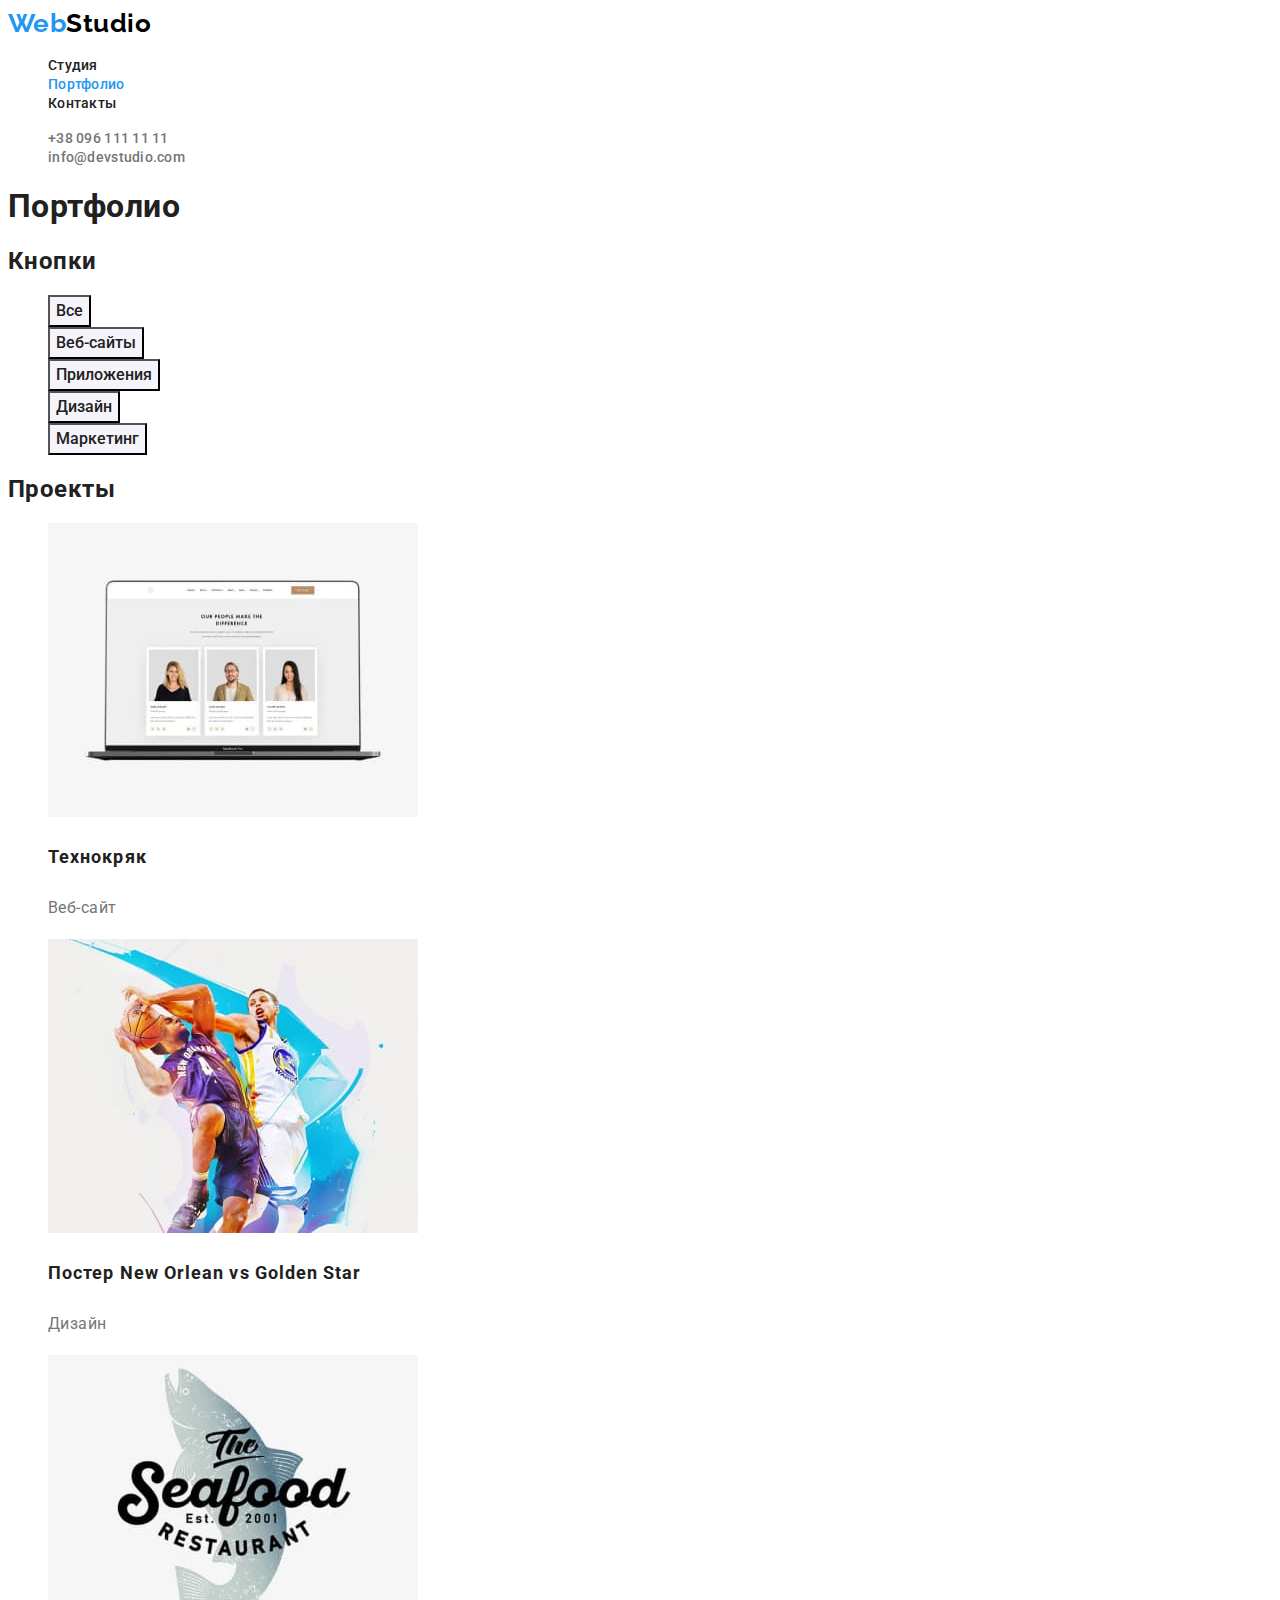
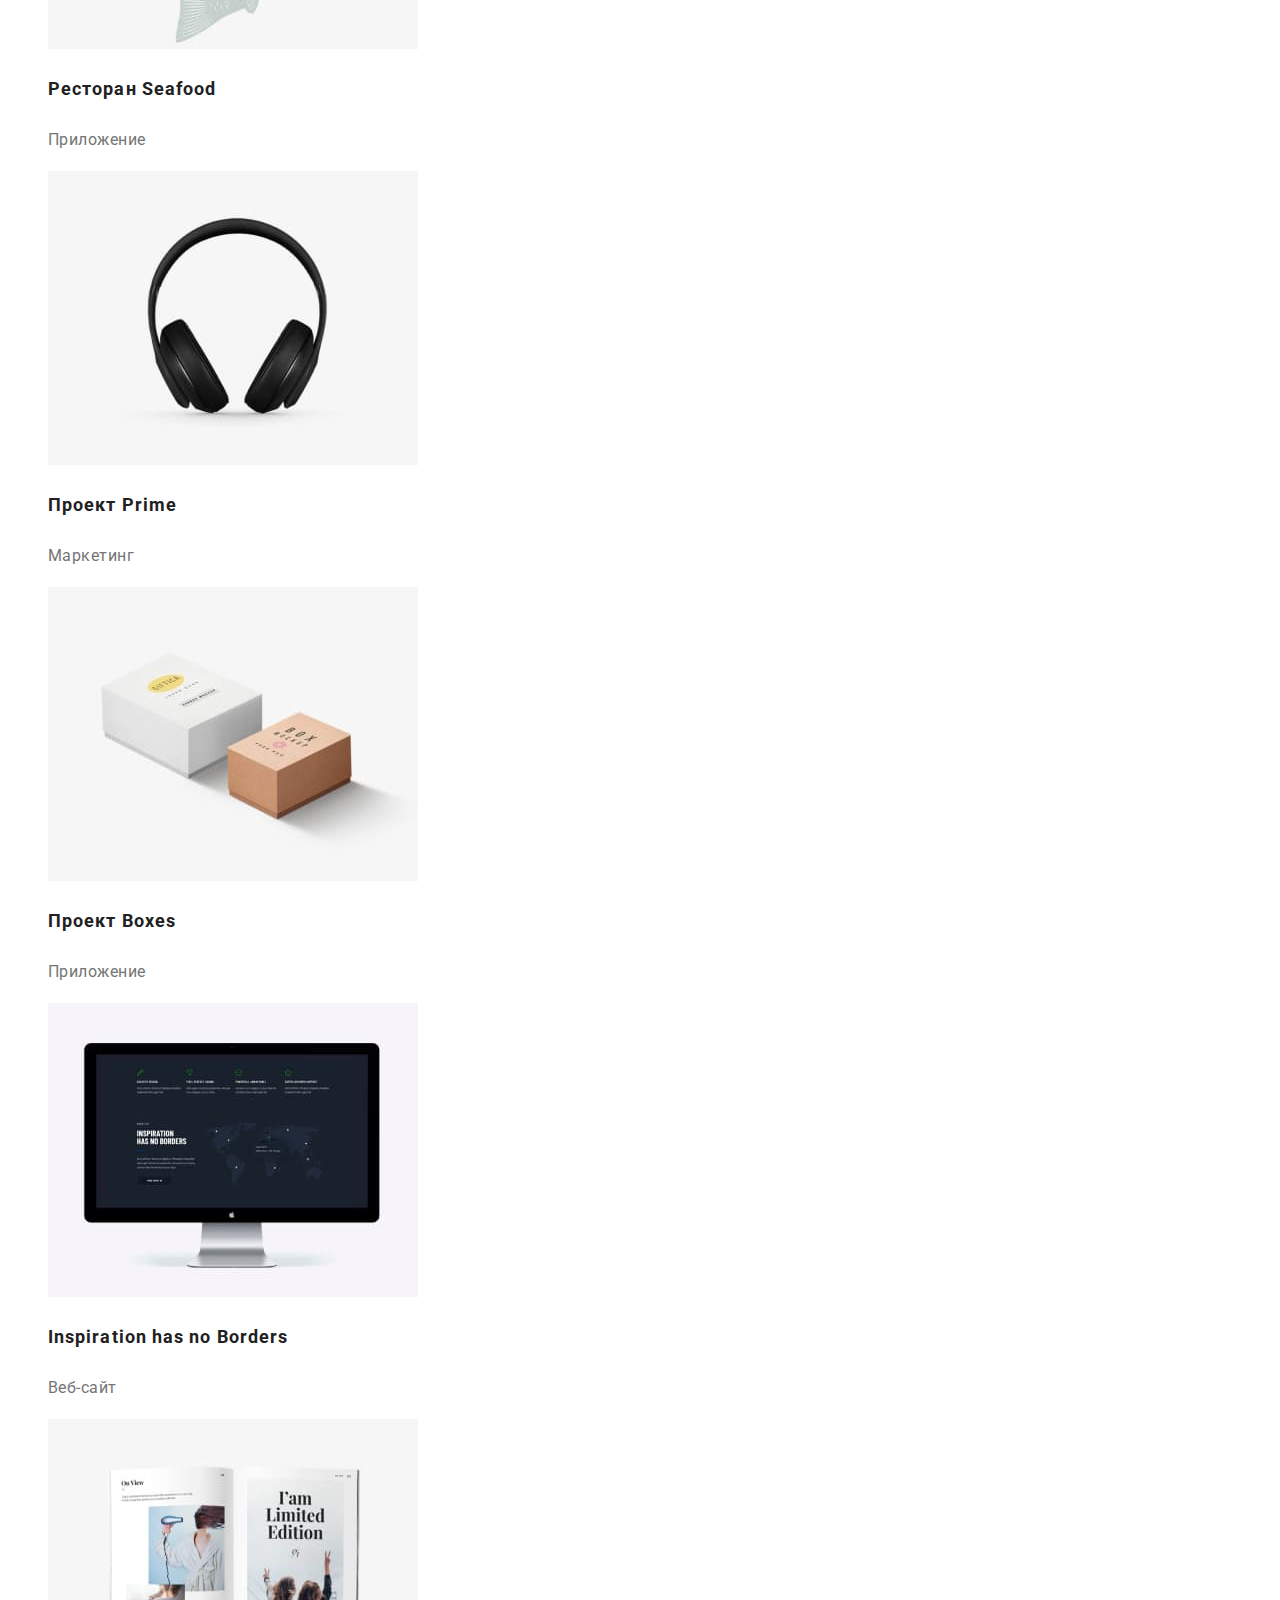
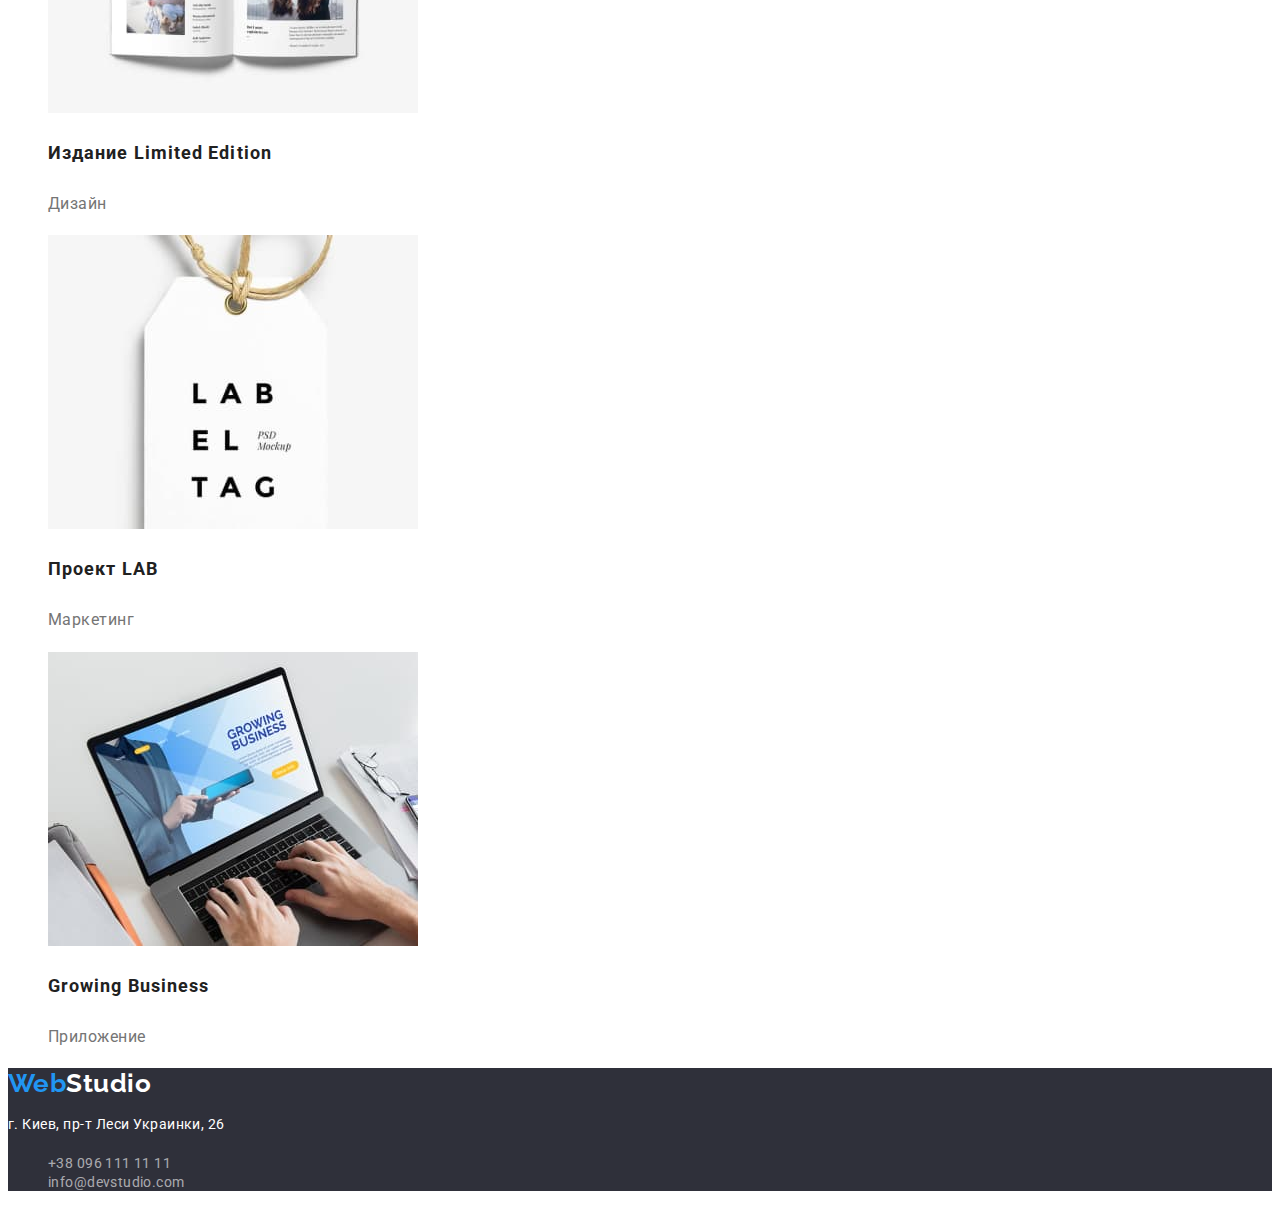
==== portfolio.html @ bbfd1c27 "Initial commit" ====
<!DOCTYPE html>
<html lang="ru">
<head>
    <meta charset="UTF-8">
    <meta http-equiv="X-UA-Compatible" content="IE=edge">
    <meta name="viewport" content="width=device-width, initial-scale=1.0">
    <title>Portfolio</title>
    <link href="https://fonts.googleapis.com/css2?family=Raleway:wght@700&family=Roboto:wght@400;500;700;900&display=swap"
        rel="stylesheet">
    <link rel="stylesheet" href="./css/styles.css">
</head>
<body>
    <!-- Section Header -->
    <header class="header">
        <a class="logo" href="./index.html" lang="en">Web<span class="logo-color">Studio</span></a>
        <!-- Section Nav -->
        <nav class="nav">
            <ul class="nav-list nopoint">
                <li class="nav-item"><a class="nav-link" href="./index.html">Студия</a></li>
                <li class="nav-item"><a class="nav-link current" href="./portfolio.html">Портфолио</a></li>
                <li class="nav-item"><a class="nav-link" href="./index.html">Контакты</a></li>
            </ul>
        </nav>
    
        <ul class="contact-list nopoint">
            <li class="contact-item"><a class="contact-link" href="tel:+380961111111">+38 096 111 11 11</a></li>
            <li class="contact-item"><a class="contact-link" href="mailto:info@devstudio.com">info@devstudio.com</a></li>
        </ul>
    </header>
    <!-- Section Main -->
    <main>
        <h1>Портфолио</h1>
        <!-- Section Button -->
        <section class="btn-filter">
            <h2>Кнопки</h2> 
            <ul class="btn-filer-list nopoint">
                <li class="btn-filter-item"><button class="btn-filter-button" type="button">Все</button></li>
                <li class="btn-filter-item"><button class="btn-filter-button" type="button">Веб-сайты</button></li>
                <li class="btn-filter-item"><button class="btn-filter-button" type="button">Приложения</button></li>
                <li class="btn-filter-item"><button class="btn-filter-button" type="button">Дизайн</button></li>
                <li class="btn-filter-item"><button class="btn-filter-button" type="button">Маркетинг</button></li>
            </ul>
        </section>
        <!-- Section Project -->
        <section class="project">
            <h2>Проекты</h2>
            <ul class="project-list nopoint">
                <li class="project-item">
                    <img class="project-img" src="./images/tehnokrak.jpg" alt="screen with people" width="370" height="294">
                    <h3 class="project-subtitle">Технокряк</h3>
                    <p class="project-desc">Веб-сайт</p>
                </li>
                <li class="project-item">
                    <img class="project-img" src="./images/busckets.jpg" alt="men playing basketball" width="370" height="294">
                    <h3 class="project-subtitle">Постер New Orlean vs Golden Star</h3>
                    <p class="project-desc">Дизайн</p>
                </li>
                <li class="project-item">
                    <img class="project-img" src="./images/seafood.jpg" alt="restaurant logo" width="370" height="294">
                    <h3 class="project-subtitle">Ресторан Seafood</h3>
                    <p class="project-desc">Приложение</p>
                </li>
                <li class="project-item">
                    <img class="project-img" src="./images/prime.jpg" alt="earphones" width="370" height="294">
                    <h3 class="project-subtitle">Проект Prime</h3>
                    <p class="project-desc">Маркетинг</p>
                </li>
                <li class="project-item">
                    <img class="project-img" src="./images/boxes.jpg" alt="boxes" width="370" height="294">
                    <h3 class="project-subtitle">Проект Boxes</h3>
                    <p class="project-desc">Приложение</p>
                </li>
                <li class="project-item">
                    <img class="project-img" src="./images/inspiration.jpg" alt="screen with text" width="370" height="294">
                    <h3 class="project-subtitle">Inspiration has no Borders</h3>
                    <p class="project-desc">Веб-сайт</p>
                </li>
                <li class="project-item">
                    <img class="project-img" src="./images/limited_edition.jpg" alt="magazine" width="370" height="294">
                    <h3 class="project-subtitle">Издание Limited Edition</h3>
                    <p class="project-desc">Дизайн</p>
                </li>
                <li class="project-item">
                    <img class="project-img" src="./images/lab.jpg" alt="tag with letters" width="370" height="294">
                    <h3 class="project-subtitle">Проект LAB</h3>
                    <p class="project-desc">Маркетинг</p>
                </li>
                <li class="project-item">
                    <img class="project-img" src="./images/growing_business.jpg" alt="laptop and hands" width="370" height="294">
                    <h3 class="project-subtitle">Growing Business</h3>
                    <p class="project-desc">Приложение</p>
                </li>
            </ul>
        </section>
    </main>
    <!-- Section Footer -->
    <footer class="footer">
        <a class="logo" href="./index.html" lang="en">Web<span class="logo-color">Studio</span></a>
        <!-- Section Address -->
        <address class="address">
            <p>г. Киев, пр-т Леси Украинки, 26</p>
        </address>
        <ul class="contact-list nopoint">
            <li class="contact-item"><a class="contact-link" href="tel:+380961111111">+38 096 111 11 11</a></li>
            <li class="contact-item"><a class="contact-link" href="mailto:info@devstudio.com">info@devstudio.com</a></li>
        </ul>
    </footer>
</body>
</html>
---- css/styles.css ----
/* CSS-змінні */
:root{
    --title-color:#FFFFFF;
    --subtitles-color:#212121;
    --paragraphs-color:#757575;
    --backgroundbutton-color: #2196F3;
    --backgroundhf-color:#2F303A;
    --backgroundbody-color:#FFFFFF;
    --backgroundphoto-color:#F5F4FA;
}

/* Body */
body {
    background-color: var(--backgroundbody-color);
    color: var(--subtitles-color);

    font-family: Roboto, sans-serif;
    letter-spacing: 0.03em;
}

.nopoint {
    list-style: none;
}

/* Фон herro та footer*/
.herro, 
.footer {
    background-color: var(--backgroundhf-color);
}

/* Фон Workers */
.workers {
    background-color: var(--backgroundphoto-color);
}

/* Колір та шрифт логотипу */
.logo {
    font-family: Raleway, sans-serif;
    font-weight: 700;
    font-size: 26px;
    line-height: 1.19;
    text-decoration: none;

    color: var(--backgroundbutton-color);
}
.logo-color {
    color: #000000;
}

.footer .logo-color {
    color: var(--title-color);
}

/* Колір шрифта навігації та контактів header */
.nav-link,
.contact-link {
    color: var(--subtitles-color);
    
    text-decoration: none;

    font-weight: 500;
    font-size: 14px;
    line-height: 1.14;
    letter-spacing: 0.02em;
}

.contact-link{
    color: var(--paragraphs-color);
}

.footer .contact-link{
    font-weight: 400;
    letter-spacing: 0.03em;

    color: rgba(255, 255, 255, 0.6);
}

.nav-link:hover, 
.nav-link:focus, 
.contact-link:hover,
.contact-link:focus {
    color: var(--backgroundbutton-color);
}
.nav-link.current {
    color: var(--backgroundbutton-color);
}

/* Herro */
.herro-title {
    font-weight: 900;
    font-size: 44px;
    line-height: 1.36;
    letter-spacing: 0.06em;
    text-align: center;
    text-transform: uppercase;

    color: var(--title-color);
}

/* Колір та фон кнопок */
.herro-btn,
.btn-filter-button {
    cursor: pointer;
    font-family: inherit;
}

.herro-btn {
    background-color: var(--backgroundbutton-color);
    color: var(--backgroundbody-color);

    font-weight: 700;
    font-size: 16px;
    line-height: 1.88;
    letter-spacing: 0.06em;
}

.herro-btn:hover, 
.herro-btn:focus {
    background-color: var(--backgroundphoto-color);
    color: var(--subtitles-color);
}

.btn-filter-button {
    background-color: var(--backgroundphoto-color);
    color: var(--subtitles-color);

    font-weight: 500;
    font-size: 16px;
    line-height: 1.63;
}

.btn-filter-button:hover,
.btn-filter-button:focus {
    background-color: var(--backgroundbutton-color);
    color: var(--backgroundbody-color);
}

/* Titles */
.aside-title, 
.about-title,
.workers-title {
    font-weight: 700;
    font-size: 36px;
    line-height: 1.17;
    text-align: center;
}

/* Subtitle */
.aside-subtitle {
    font-size: 14px;
    line-height: 1.14;
    font-weight: 700;
    text-transform: uppercase;
}

.workers-subtitle {
    font-size: 16px;
    line-height: 1.19;
    font-weight: 500;
}

.project-subtitle {
    font-size: 18px;
    line-height: 2;
    font-weight: 700;
    letter-spacing: 0.06em;
}

/* Desc(Text) */
.aside-desc {
    font-size: 14px;
    line-height: 1.71;

    color: var(--paragraphs-color);
}

.workers-desc {
    line-height: 1.19;
    
    color: var(--paragraphs-color);
}

.project-desc {
    line-height: 1.88;

    color: var(--paragraphs-color);
}

.address {
    font-size: 14px;
    line-height: 1.71;
    font-style: normal;

    color: var(--title-color);
}
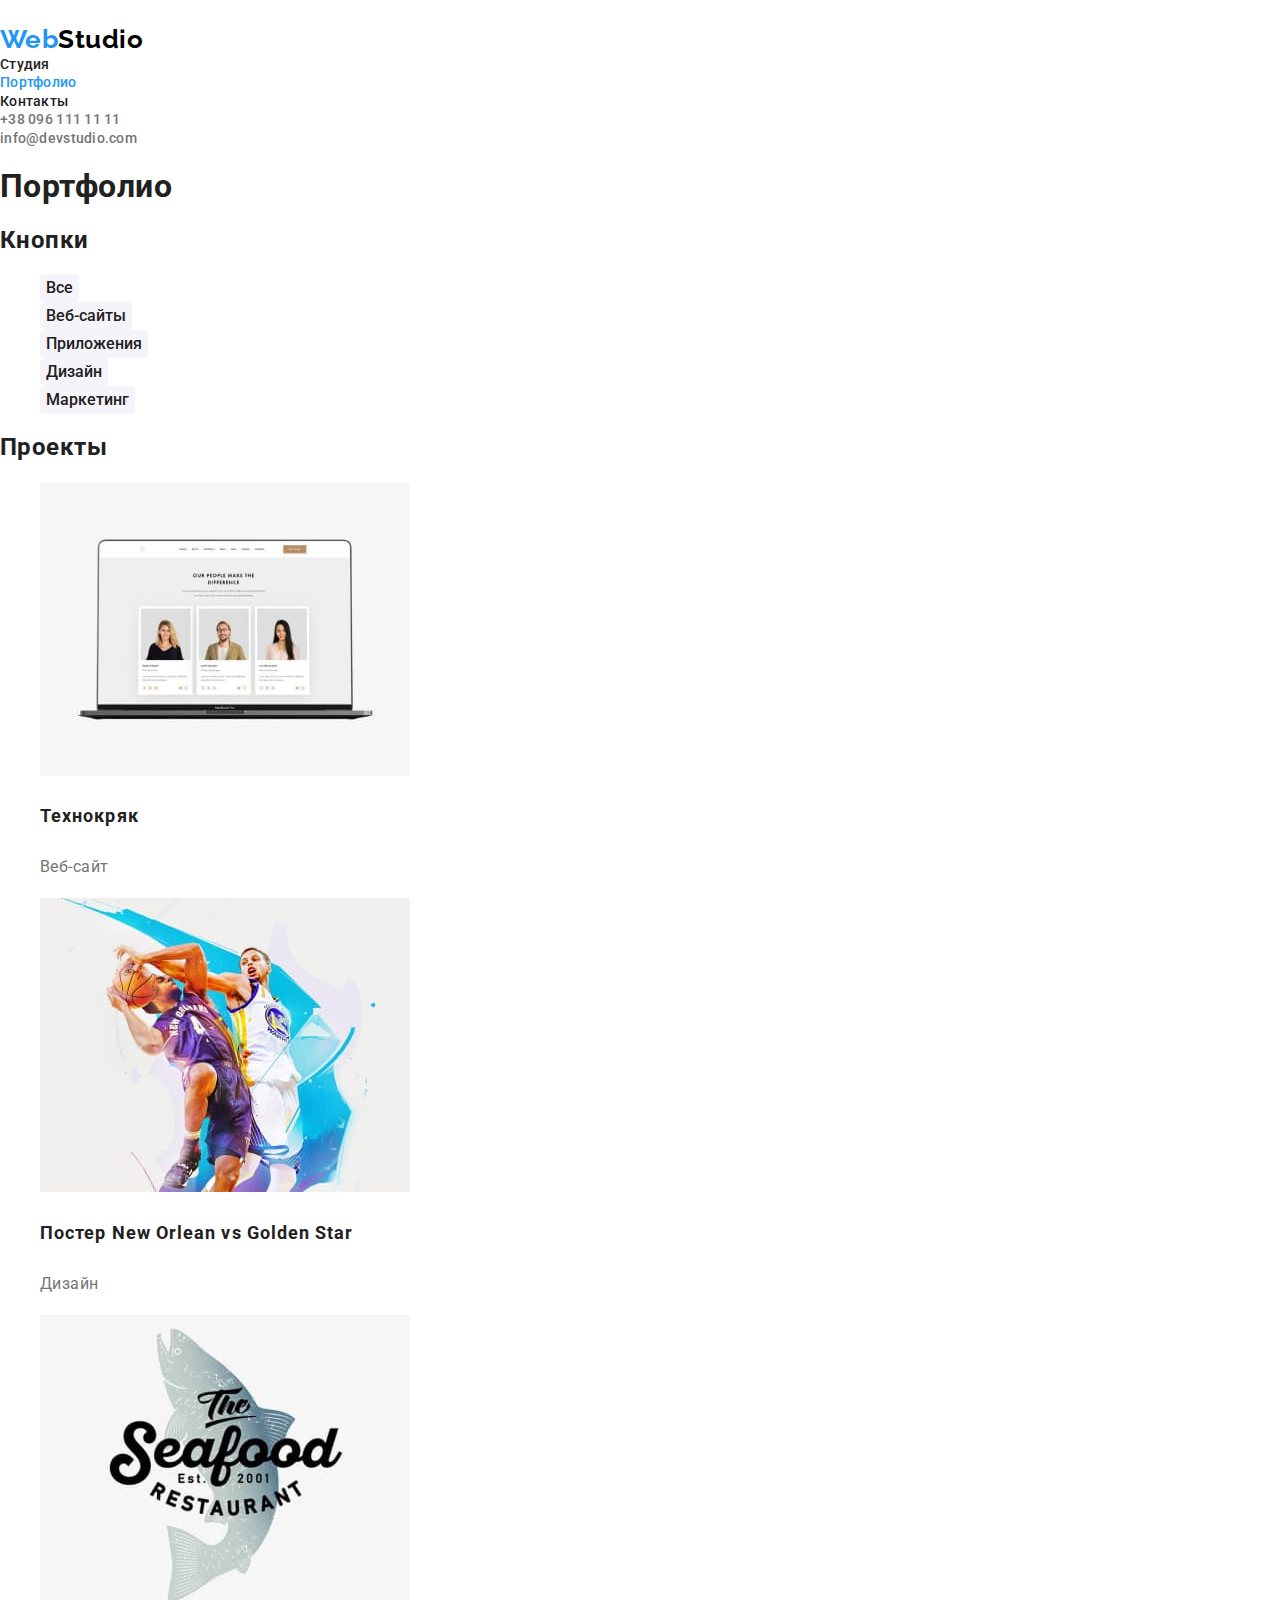
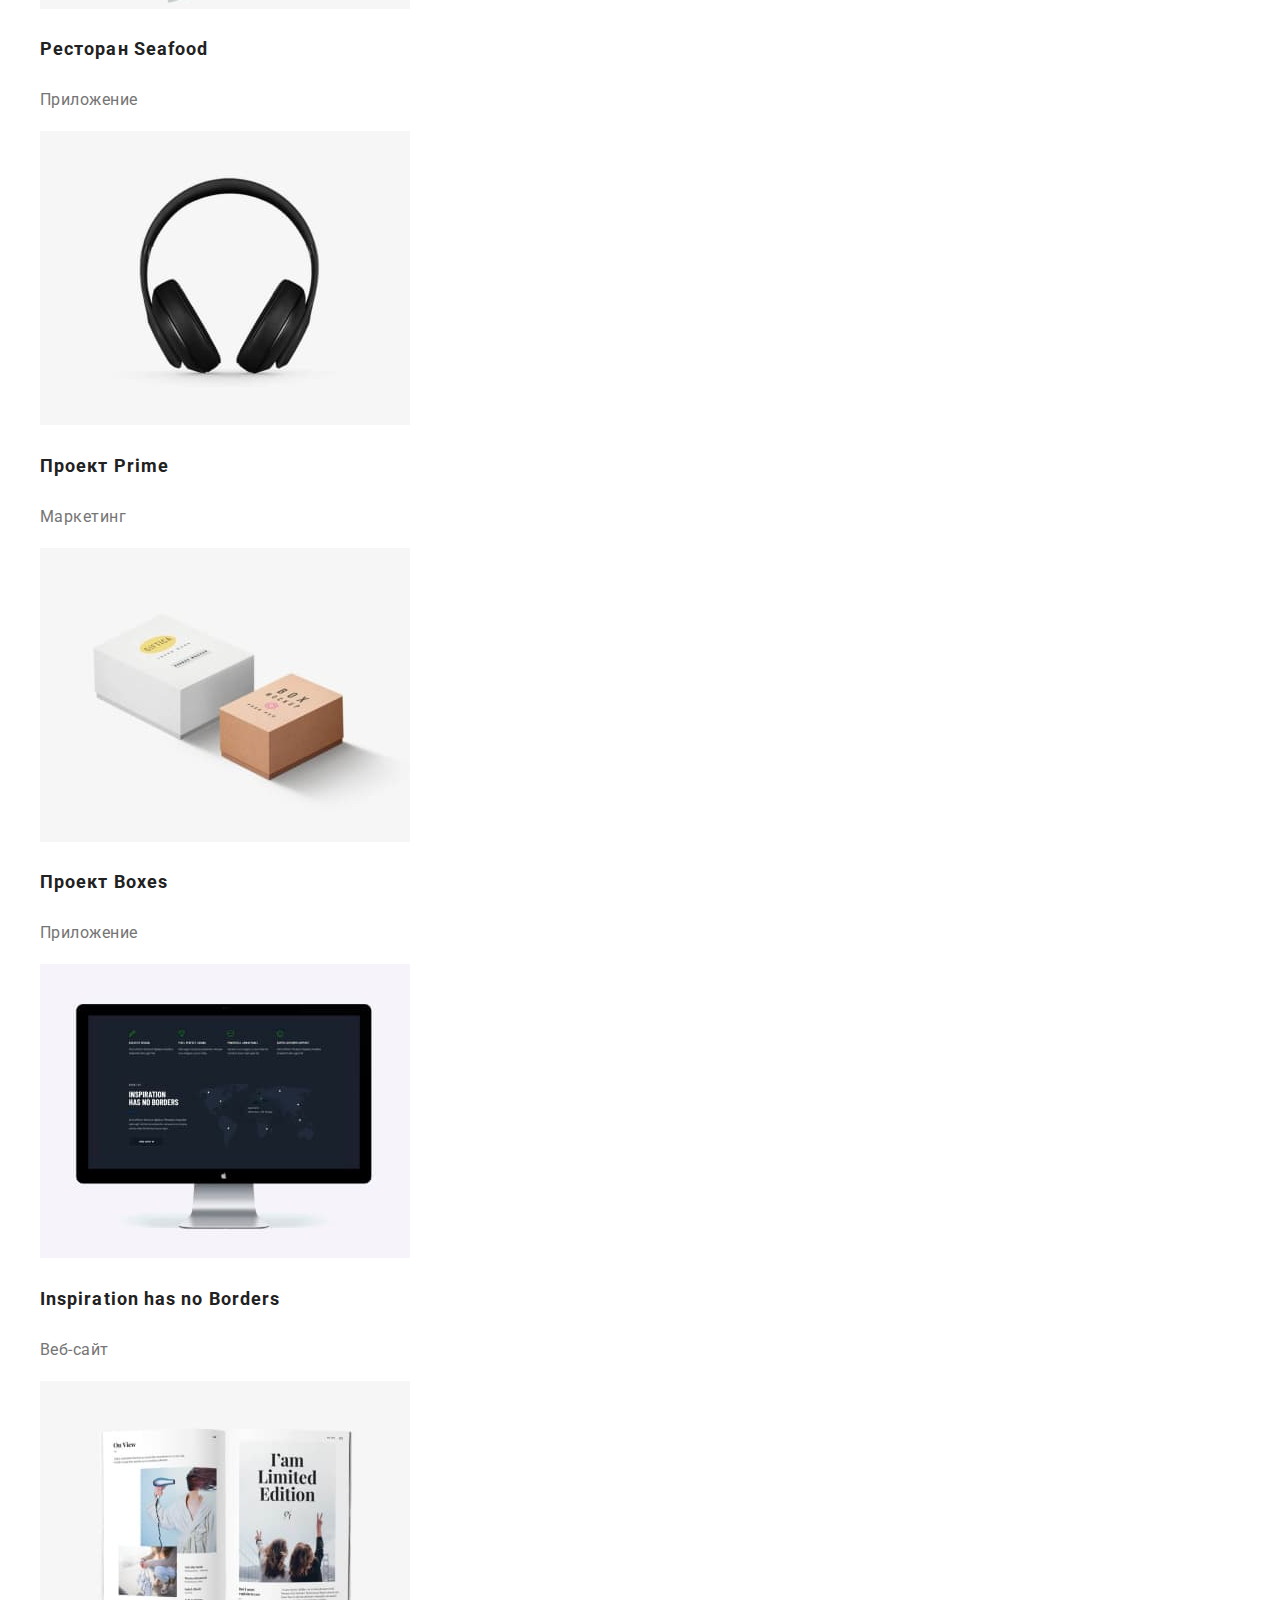
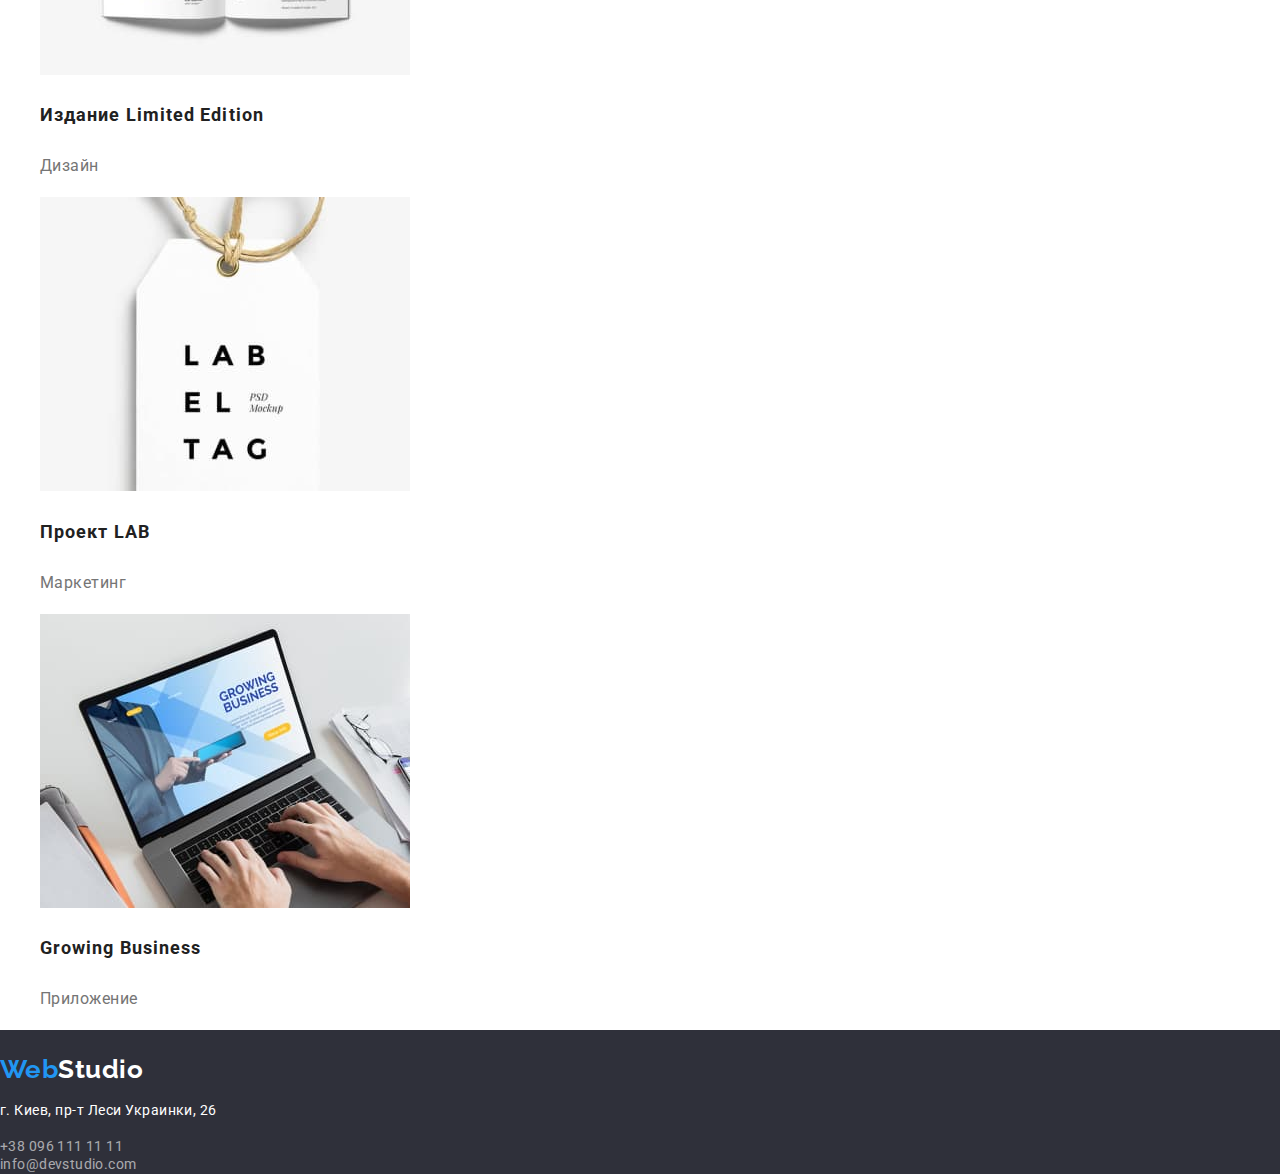
==== commit c7f54575: "Розпочав блокову модель" ====
--- a/portfolio.html
+++ b/portfolio.html
@@ -5,9 +5,9 @@
     <meta http-equiv="X-UA-Compatible" content="IE=edge">
     <meta name="viewport" content="width=device-width, initial-scale=1.0">
     <title>Portfolio</title>
-    <link href="https://fonts.googleapis.com/css2?family=Raleway:wght@700&family=Roboto:wght@400;500;700;900&display=swap"
-        rel="stylesheet">
-    <link rel="stylesheet" href="./css/styles.css">
+    <link rel="stylesheet" href="https://fonts.googleapis.com/css2?family=Raleway:wght@700&family=Roboto:wght@400;500;700;900&display=swap" />
+    <link rel="stylesheet" href="https://cdnjs.cloudflare.com/ajax/libs/modern-normalize/1.1.0/modern-normalize.min.css" />
+    <link rel="stylesheet" href="./css/styles.css" />
 </head>
 <body>
     <!-- Section Header -->
--- a/css/styles.css
+++ b/css/styles.css
@@ -22,6 +22,16 @@
     list-style: none;
 }
 
+.conteiner {
+    margin-left: auto;
+    margin-right: auto;
+    padding-left: 15px;
+    padding-right: 15px;
+    width: 1200px;
+
+    outline: 2px solid tomato;
+}
+
 /* Фон herro та footer*/
 .herro, 
 .footer {
@@ -35,12 +45,14 @@
 
 /* Колір та шрифт логотипу */
 .logo {
+    display: inline-block;
+    margin: 24px 0 0 0;
     font-family: Raleway, sans-serif;
     font-weight: 700;
     font-size: 26px;
     line-height: 1.19;
     text-decoration: none;
-
+    
     color: var(--backgroundbutton-color);
 }
 .logo-color {
@@ -49,11 +61,19 @@
 
 .footer .logo-color {
     color: var(--title-color);
+}
+
+/* Блок nav та contact */
+.nav-list,
+.contact-list {
+    margin: 0;
+    padding: 0;
 }
 
 /* Колір шрифта навігації та контактів header */
 .nav-link,
 .contact-link {
+    display: inline-block;
     color: var(--subtitles-color);
     
     text-decoration: none;
@@ -86,12 +106,21 @@
 }
 
 /* Herro */
+
+.herro > .conteiner {
+    padding: 200px 15px;
+    text-align: center;
+}
+
 .herro-title {
+    margin: 0 auto ;
+    
+    width: 696px;
+    height: 120px;
     font-weight: 900;
     font-size: 44px;
     line-height: 1.36;
     letter-spacing: 0.06em;
-    text-align: center;
     text-transform: uppercase;
 
     color: var(--title-color);
@@ -102,9 +131,17 @@
 .btn-filter-button {
     cursor: pointer;
     font-family: inherit;
+    
+    display: inline-block;
+    border: transparent;
+    border-radius: 4px;
 }
 
 .herro-btn {
+    margin-top: 30px;
+    min-width: 200px;
+    height: 50px;
+
     background-color: var(--backgroundbutton-color);
     color: var(--backgroundbody-color);
 
@@ -112,6 +149,7 @@
     font-size: 16px;
     line-height: 1.88;
     letter-spacing: 0.06em;
+    
 }
 
 .herro-btn:hover, 
@@ -135,6 +173,18 @@
     color: var(--backgroundbody-color);
 }
 
+/* Conteiner Aside */
+.aside.conteiner {
+    margin-top: 94px;
+}
+
+.aside-list {
+    margin-top: 0;
+    margin-bottom: 0;
+    padding-left: 0;
+    padding-right: 0;
+}
+
 /* Titles */
 .aside-title, 
 .about-title,
@@ -144,9 +194,16 @@
     line-height: 1.17;
     text-align: center;
 }
+.aside-title {
+    margin-top: 0;
+    margin-bottom: 0;
+}
 
 /* Subtitle */
 .aside-subtitle {
+    margin-top: 0;
+    margin-bottom: 0;
+
     font-size: 14px;
     line-height: 1.14;
     font-weight: 700;
@@ -168,6 +225,9 @@
 
 /* Desc(Text) */
 .aside-desc {
+    margin-top: 10px;
+    margin-bottom: 0;
+
     font-size: 14px;
     line-height: 1.71;
 
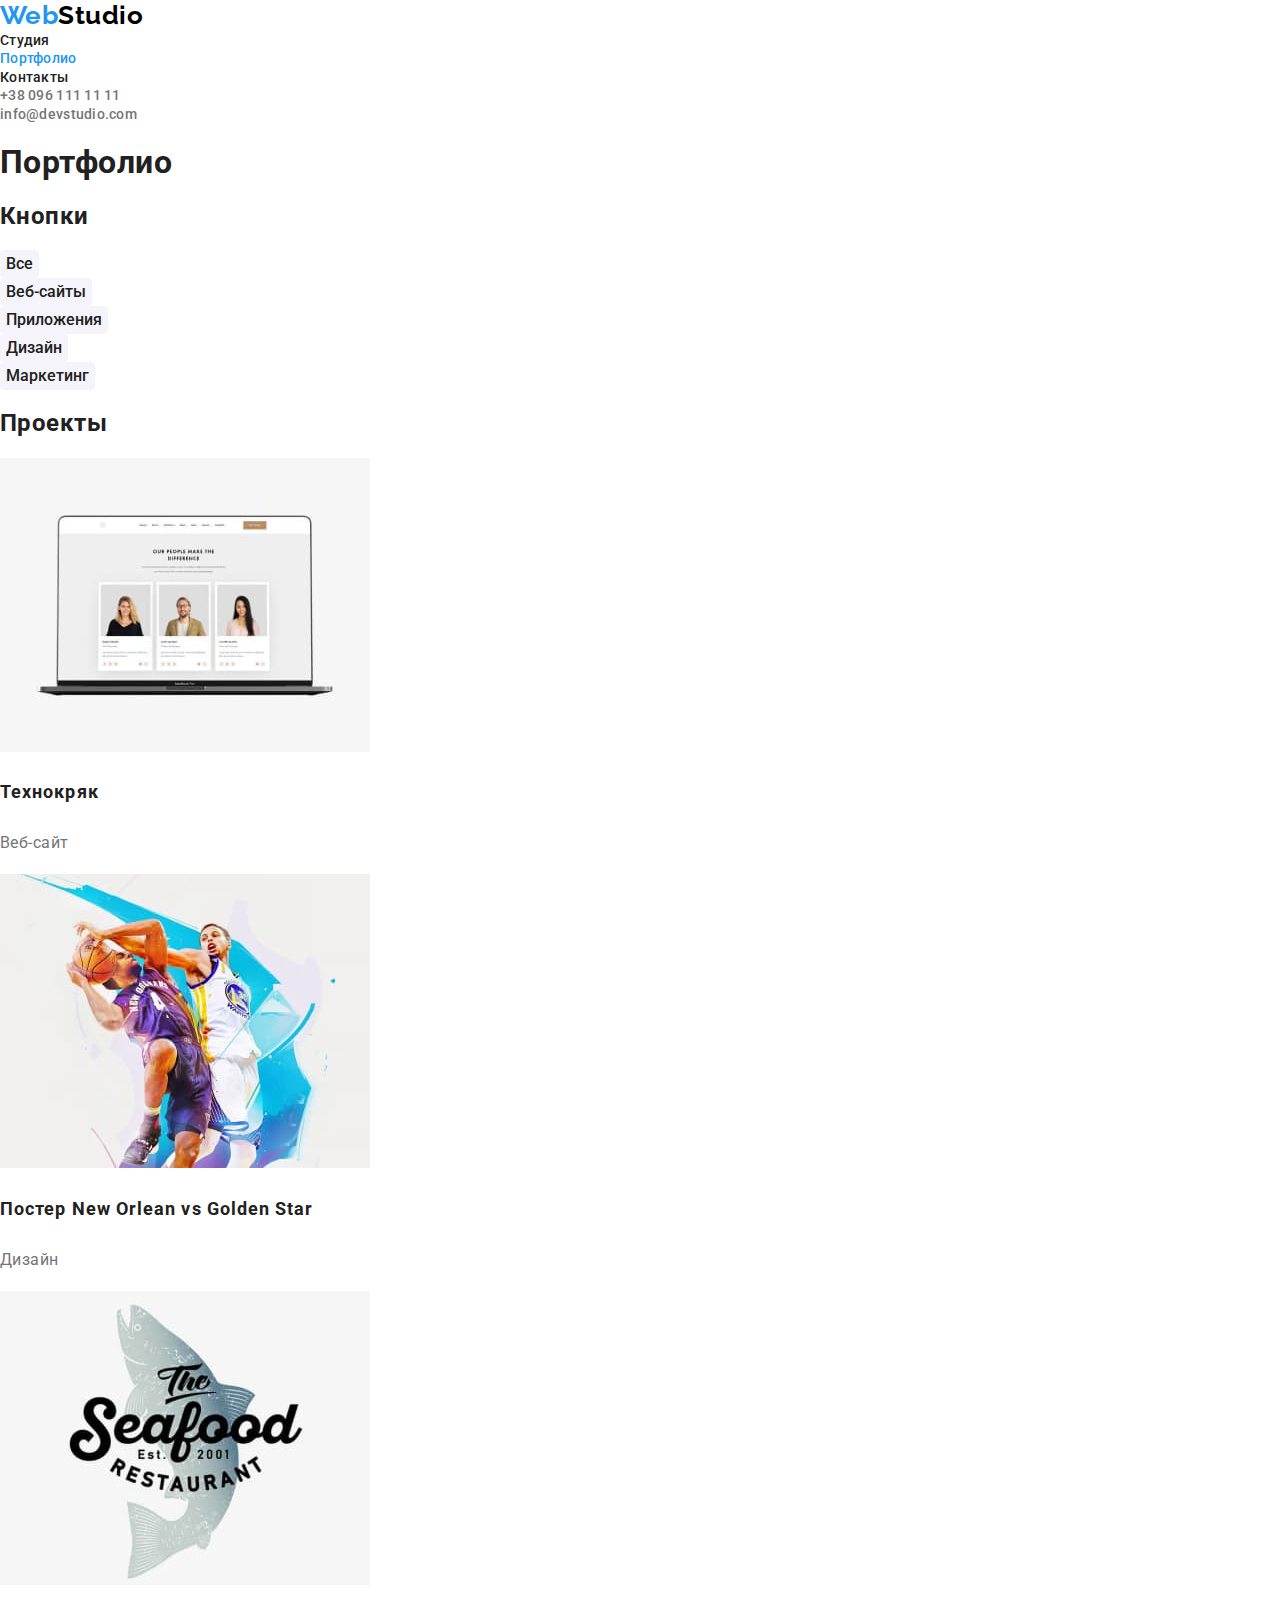
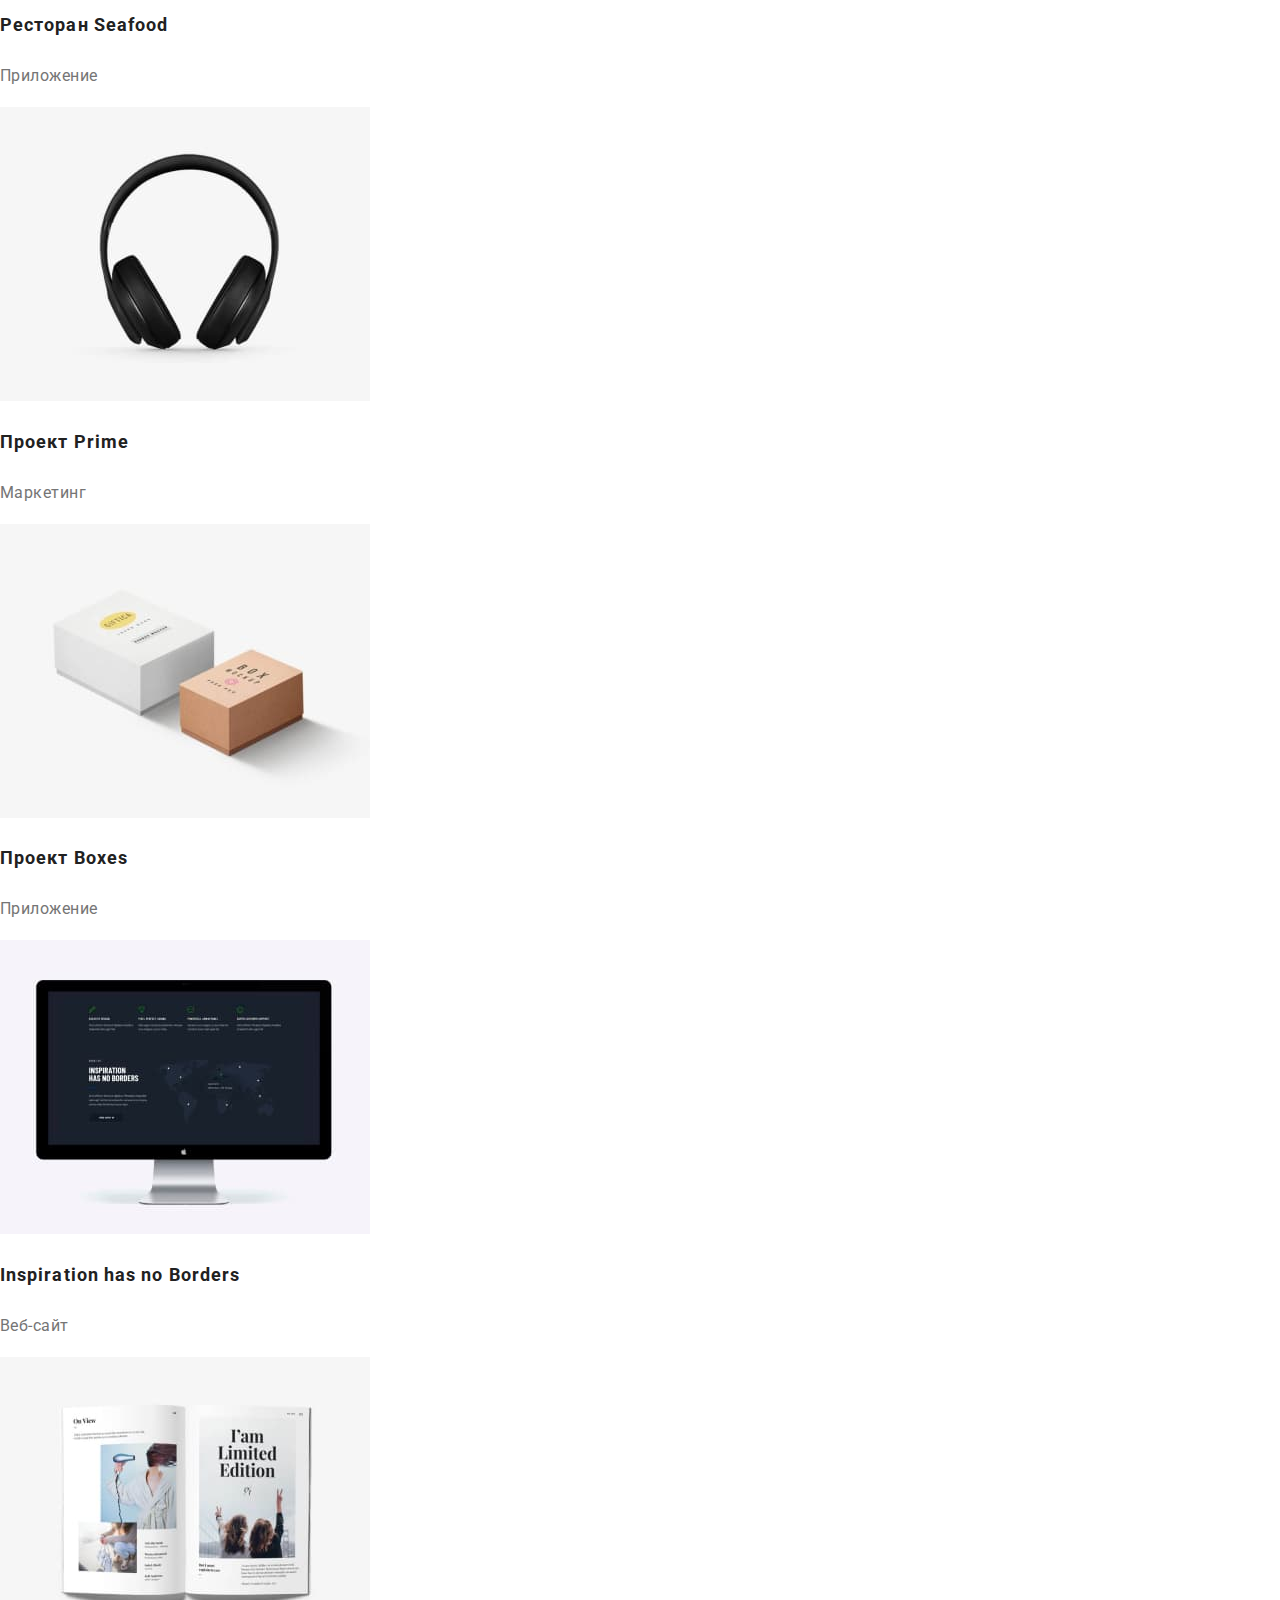
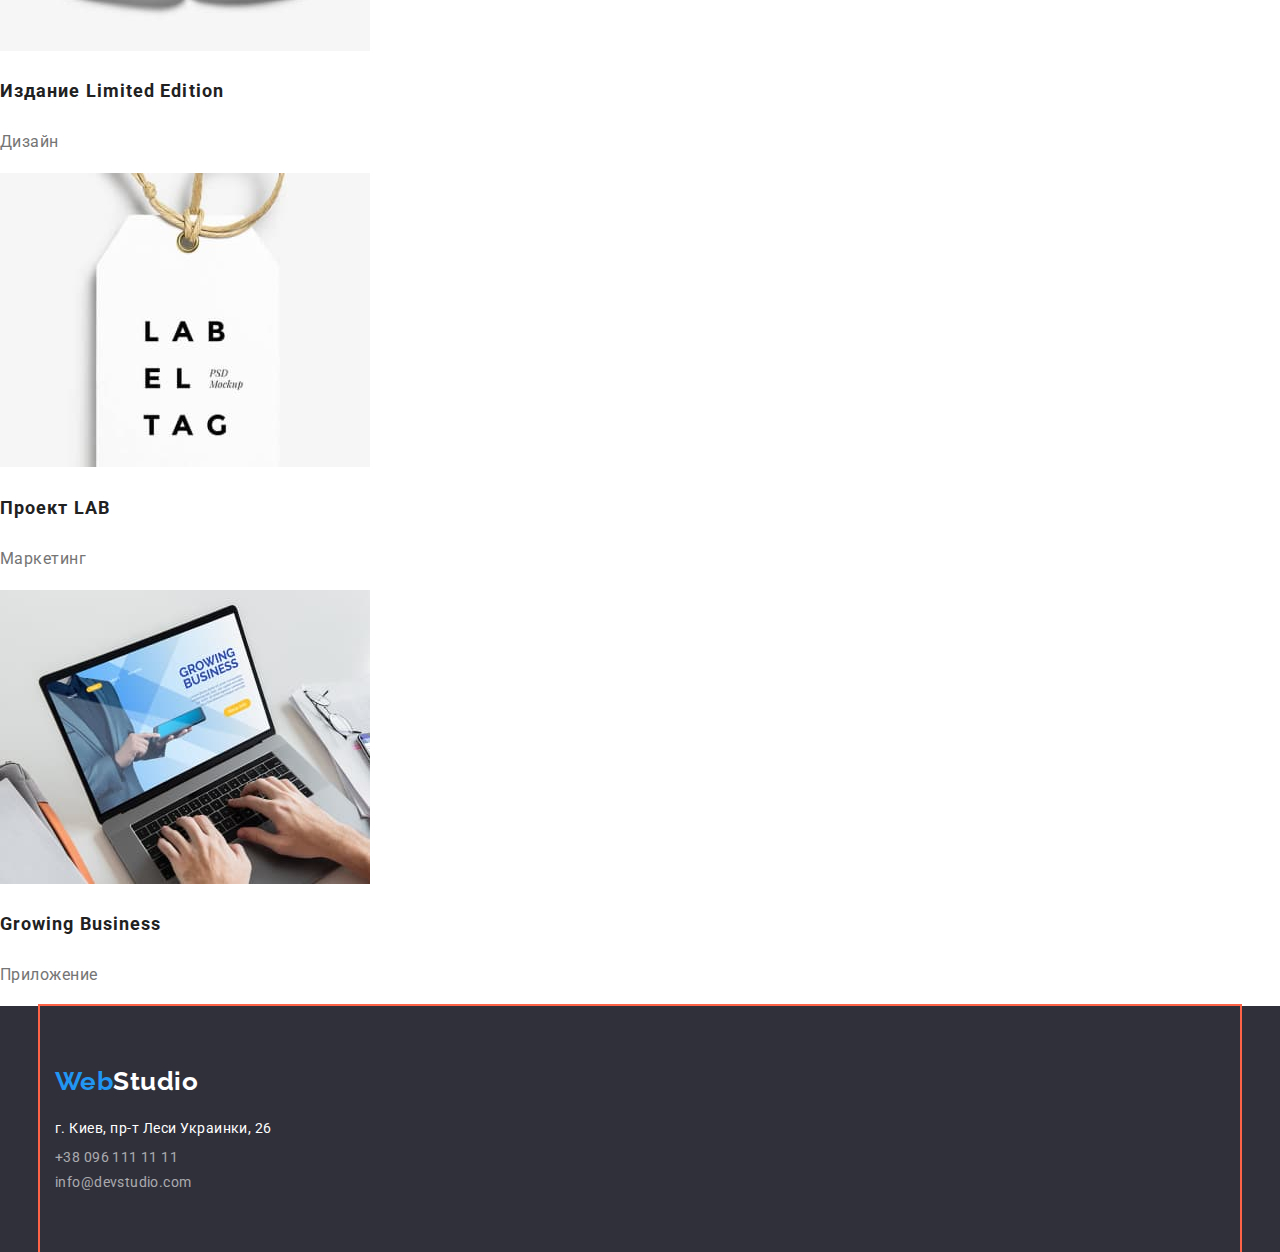
==== commit 28c0cb36: "Зробив блочну модель файла index.html" ====
--- a/portfolio.html
+++ b/portfolio.html
@@ -95,15 +95,18 @@
     </main>
     <!-- Section Footer -->
     <footer class="footer">
-        <a class="logo" href="./index.html" lang="en">Web<span class="logo-color">Studio</span></a>
-        <!-- Section Address -->
-        <address class="address">
-            <p>г. Киев, пр-т Леси Украинки, 26</p>
-        </address>
-        <ul class="contact-list nopoint">
-            <li class="contact-item"><a class="contact-link" href="tel:+380961111111">+38 096 111 11 11</a></li>
-            <li class="contact-item"><a class="contact-link" href="mailto:info@devstudio.com">info@devstudio.com</a></li>
-        </ul>
+        <div class="conteiner">
+            <a class="logo" href="./index.html" lang="en">Web<span class="logo-color">Studio</span></a>
+            <!-- Section Address -->
+            <address class="address">
+                <p>г. Киев, пр-т Леси Украинки, 26</p>
+            </address>
+            <ul class="contact-list nopoint">
+                <li class="contact-item"><a class="contact-link" href="tel:+380961111111">+38 096 111 11 11</a></li>
+                <li class="contact-item"><a class="contact-link" href="mailto:info@devstudio.com">info@devstudio.com</a>
+                </li>
+            </ul>
+        </div>
     </footer>
 </body>
 </html>--- a/css/styles.css
+++ b/css/styles.css
@@ -20,6 +20,9 @@
 
 .nopoint {
     list-style: none;
+    margin-top: 0;
+    margin-bottom: 0;
+    padding-left: 0;
 }
 
 .conteiner {
@@ -46,7 +49,7 @@
 /* Колір та шрифт логотипу */
 .logo {
     display: inline-block;
-    margin: 24px 0 0 0;
+
     font-family: Raleway, sans-serif;
     font-weight: 700;
     font-size: 26px;
@@ -64,11 +67,11 @@
 }
 
 /* Блок nav та contact */
-.nav-list,
+/* .nav-list,
 .contact-list {
     margin: 0;
     padding: 0;
-}
+} */
 
 /* Колір шрифта навігації та контактів header */
 .nav-link,
@@ -89,6 +92,7 @@
 }
 
 .footer .contact-link{
+    margin-top: 9px;
     font-weight: 400;
     letter-spacing: 0.03em;
 
@@ -144,12 +148,12 @@
 
     background-color: var(--backgroundbutton-color);
     color: var(--backgroundbody-color);
+    box-shadow: 0px 4px 4px rgba(0, 0, 0, 0.15);
 
     font-weight: 700;
     font-size: 16px;
     line-height: 1.88;
     letter-spacing: 0.06em;
-    
 }
 
 .herro-btn:hover, 
@@ -185,18 +189,38 @@
     padding-right: 0;
 }
 
+/* Conteiner About */
+.about.conteiner {
+    margin-top: 0;
+}
+
+/* Conteiner Workers */
+.workers>.conteiner {
+    padding-top: 94px;
+    padding-bottom: 94px;
+}
+
+/* Conteiner Footer */
+.footer>.conteiner {
+    padding-top: 60px;
+    padding-bottom: 60px;
+}
+
 /* Titles */
 .aside-title, 
 .about-title,
 .workers-title {
+    margin-top: 0;
+    margin-bottom: 0;
+
     font-weight: 700;
     font-size: 36px;
     line-height: 1.17;
     text-align: center;
 }
-.aside-title {
-    margin-top: 0;
-    margin-bottom: 0;
+
+.about-title {
+    margin-bottom: 50px;
 }
 
 /* Subtitle */
@@ -211,6 +235,9 @@
 }
 
 .workers-subtitle {
+    margin-top: 30px;
+    margin-bottom: 0;
+
     font-size: 16px;
     line-height: 1.19;
     font-weight: 500;
@@ -235,6 +262,9 @@
 }
 
 .workers-desc {
+    margin-top: 10px;
+    margin-bottom: 0;
+   
     line-height: 1.19;
     
     color: var(--paragraphs-color);
@@ -247,9 +277,34 @@
 }
 
 .address {
+    margin-top: 20px;
     font-size: 14px;
     line-height: 1.71;
     font-style: normal;
 
     color: var(--title-color);
 }
+
+.address p {
+    margin-top: 0;
+    margin-bottom: 0;
+}
+
+/* Експеремент!!!!!!! */
+.workers-item{
+    /* border: 2px solid red; */
+    padding-bottom: 30px;
+    border-radius: 0px 0px 4px 4px;
+
+    width: 270px;
+    /* height: 368px; */
+    background-color: var(--title-color);
+    text-align: center;
+    
+    box-shadow: 0px 1px 3px rgba(0, 0, 0, 0.12), 0px 1px 1px rgba(0, 0, 0, 0.14), 0px 2px 1px rgba(0, 0, 0, 0.2);
+    /* margin-bottom: 5px; */
+}
+
+.about-item {
+    height: 294px;
+}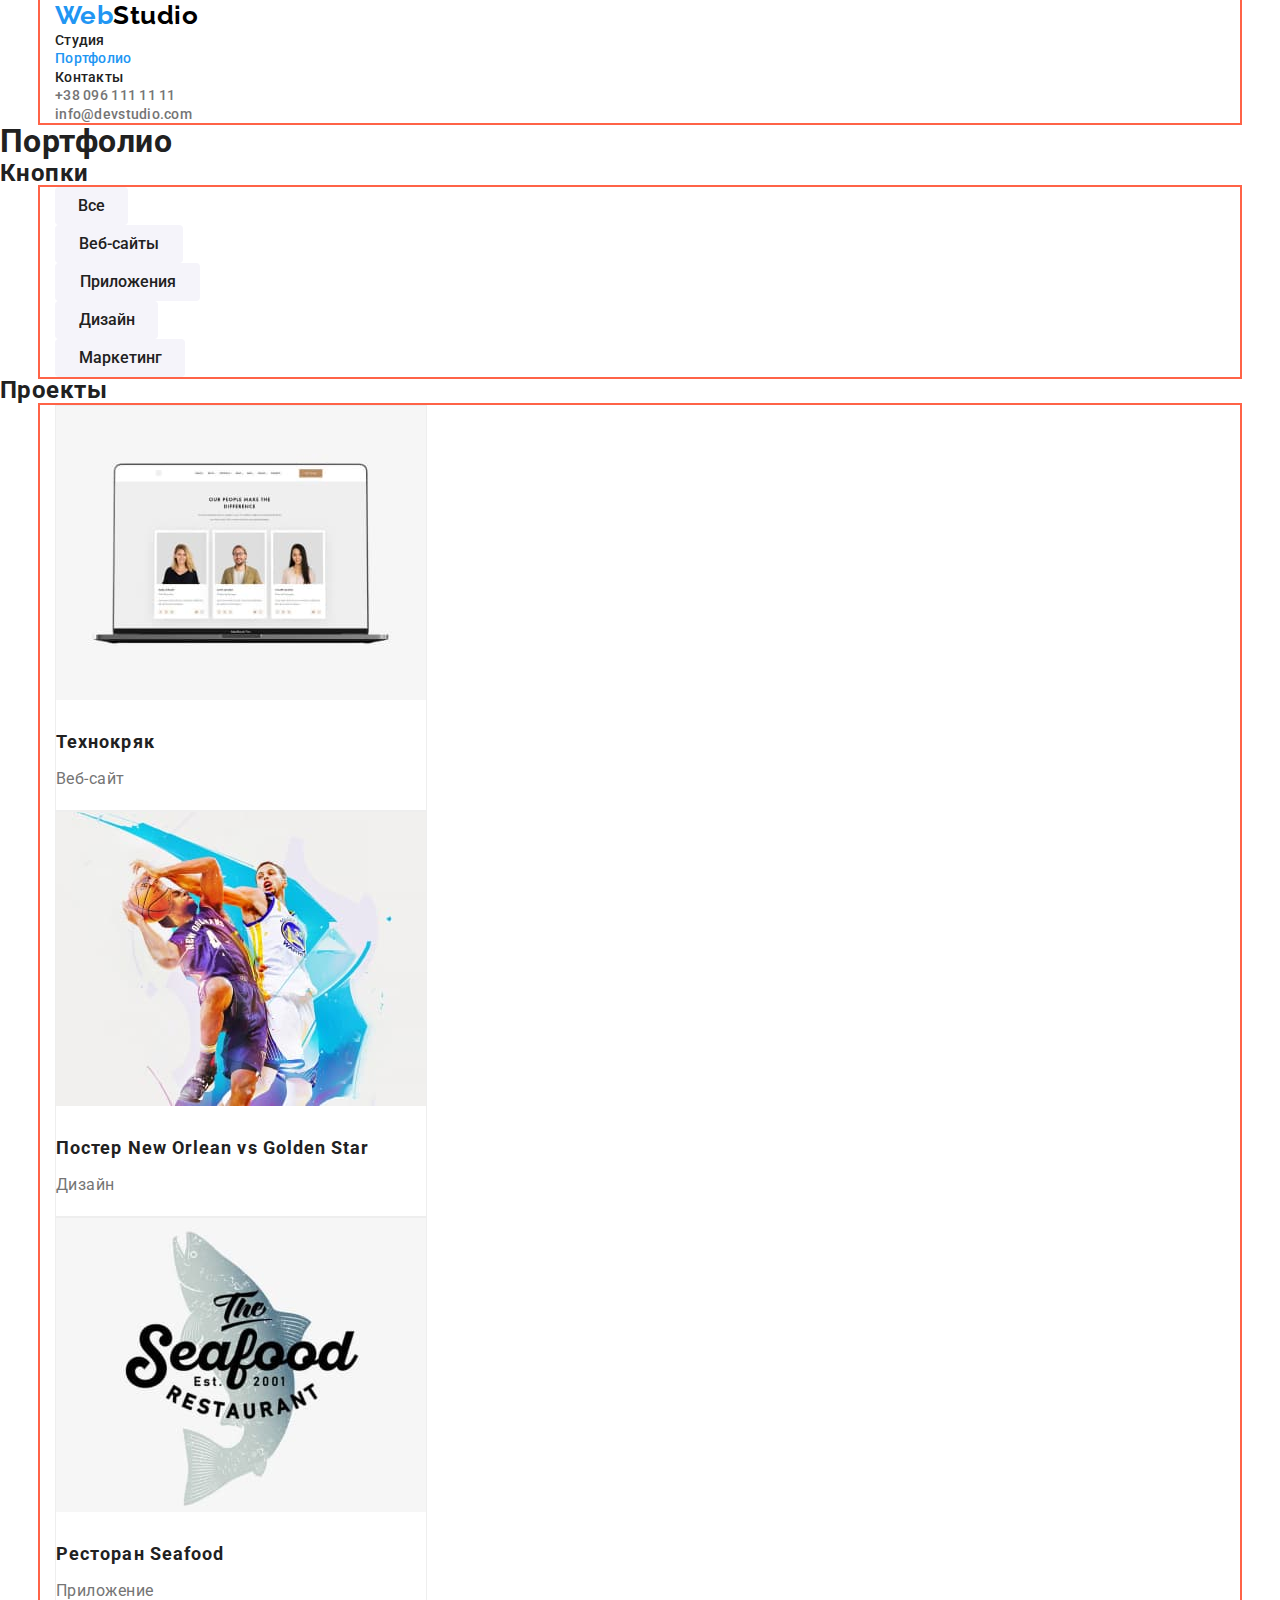
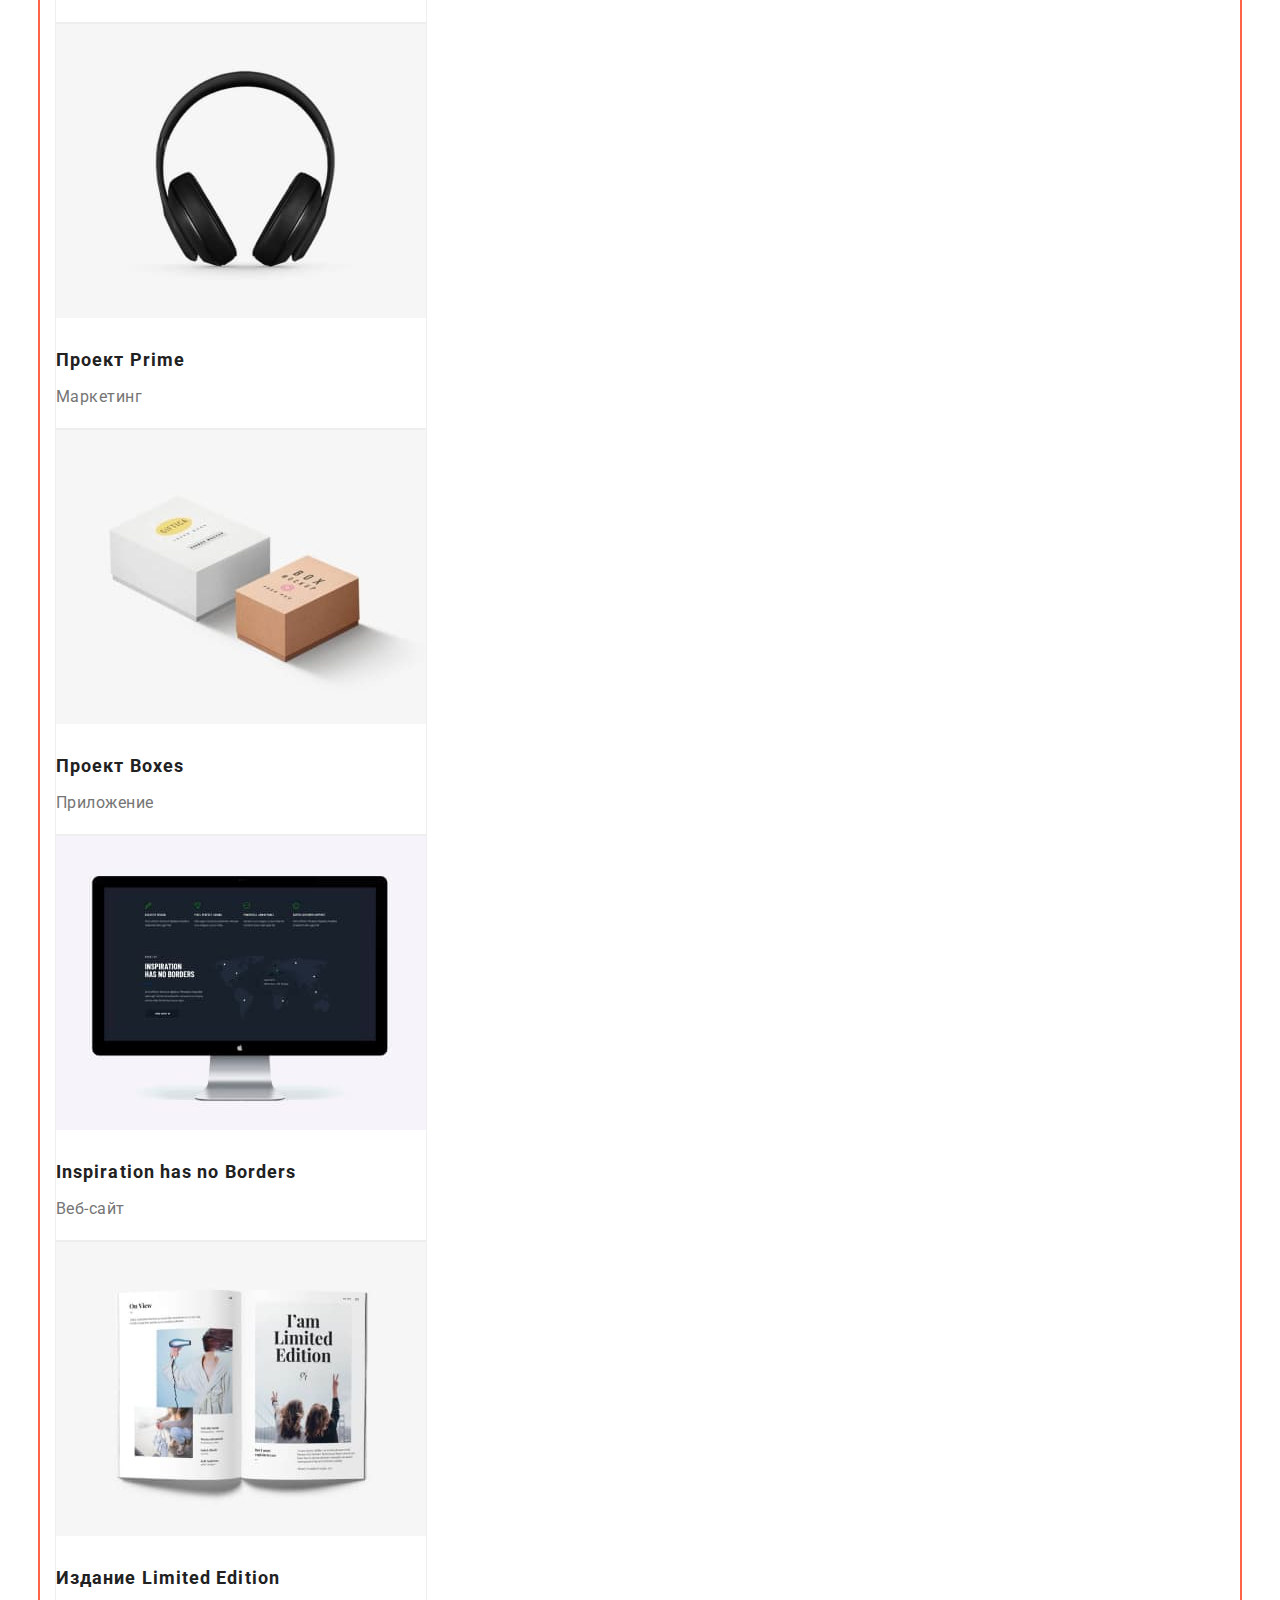
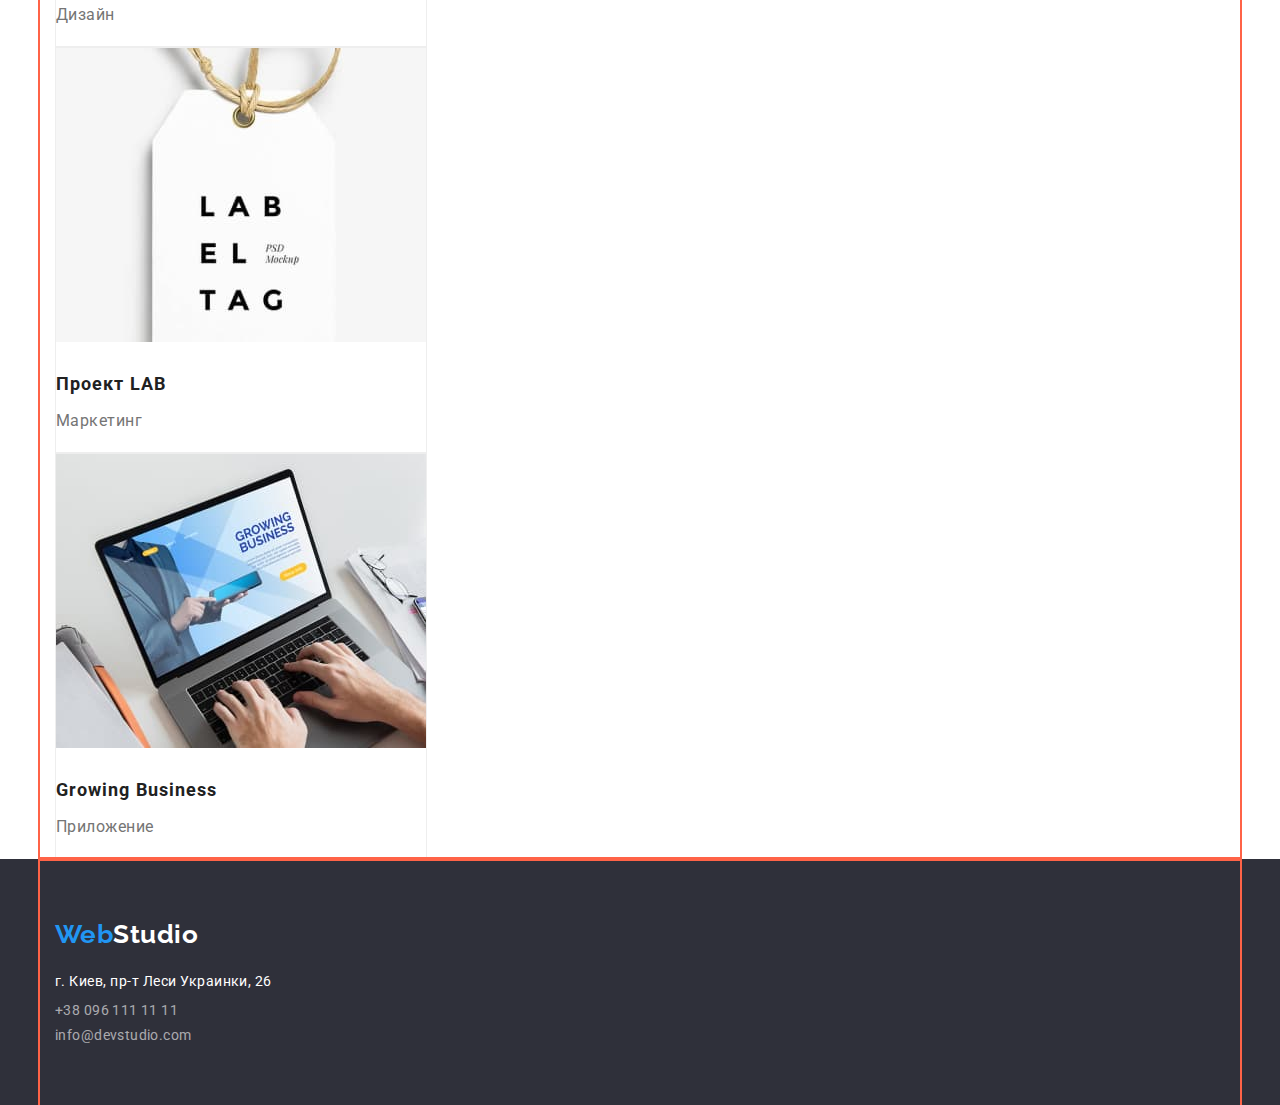
==== commit 800d8527: "виконав блочну модель" ====
--- a/portfolio.html
+++ b/portfolio.html
@@ -11,13 +11,12 @@
 </head>
 <body>
     <!-- Section Header -->
-    <header class="header">
+    <header class="header conteiner">
         <a class="logo" href="./index.html" lang="en">Web<span class="logo-color">Studio</span></a>
-        <!-- Section Nav -->
         <nav class="nav">
             <ul class="nav-list nopoint">
                 <li class="nav-item"><a class="nav-link" href="./index.html">Студия</a></li>
-                <li class="nav-item"><a class="nav-link current" href="./portfolio.html">Портфолио</a></li>
+                <li class="nav-item"><a class="nav-link  current" href="./portfolio.html">Портфолио</a></li>
                 <li class="nav-item"><a class="nav-link" href="./index.html">Контакты</a></li>
             </ul>
         </nav>
@@ -29,22 +28,22 @@
     </header>
     <!-- Section Main -->
     <main>
-        <h1>Портфолио</h1>
+        <h1 class="portfolio">Портфолио</h1>
         <!-- Section Button -->
         <section class="btn-filter">
             <h2>Кнопки</h2> 
-            <ul class="btn-filer-list nopoint">
-                <li class="btn-filter-item"><button class="btn-filter-button" type="button">Все</button></li>
-                <li class="btn-filter-item"><button class="btn-filter-button" type="button">Веб-сайты</button></li>
-                <li class="btn-filter-item"><button class="btn-filter-button" type="button">Приложения</button></li>
-                <li class="btn-filter-item"><button class="btn-filter-button" type="button">Дизайн</button></li>
-                <li class="btn-filter-item"><button class="btn-filter-button" type="button">Маркетинг</button></li>
+            <ul class="btn-filer-list nopoint conteiner">
+                <li class="btn-filter-item"><button class="btn-filter-button first" type="button">Все</button></li>
+                <li class="btn-filter-item"><button class="btn-filter-button second" type="button">Веб-сайты</button></li>
+                <li class="btn-filter-item"><button class="btn-filter-button third" type="button">Приложения</button></li>
+                <li class="btn-filter-item"><button class="btn-filter-button forth" type="button">Дизайн</button></li>
+                <li class="btn-filter-item"><button class="btn-filter-button fivth" type="button">Маркетинг</button></li>
             </ul>
         </section>
         <!-- Section Project -->
         <section class="project">
             <h2>Проекты</h2>
-            <ul class="project-list nopoint">
+            <ul class="project-list nopoint conteiner">
                 <li class="project-item">
                     <img class="project-img" src="./images/tehnokrak.jpg" alt="screen with people" width="370" height="294">
                     <h3 class="project-subtitle">Технокряк</h3>
--- a/css/styles.css
+++ b/css/styles.css
@@ -130,6 +130,11 @@
     color: var(--title-color);
 }
 
+.portfolio {
+    margin-top: 0;
+    margin-bottom: 0;
+}
+
 /* Колір та фон кнопок */
 .herro-btn,
 .btn-filter-button {
@@ -163,12 +168,31 @@
 }
 
 .btn-filter-button {
+    height: 38px;
+    padding: 6px 22px;
+
     background-color: var(--backgroundphoto-color);
     color: var(--subtitles-color);
 
     font-weight: 500;
     font-size: 16px;
     line-height: 1.63;
+}
+
+.first {
+    min-width: 73px;
+}
+.second {
+    min-width: 128px;
+}
+.third {
+    min-width: 145px;
+}
+.forth {
+    min-width: 103px;
+}
+.fivth {
+    min-width: 130px;
 }
 
 .btn-filter-button:hover,
@@ -177,6 +201,12 @@
     color: var(--backgroundbody-color);
 }
 
+.btn-filter h2,
+.project h2 {
+    margin-top: 0;
+    margin-bottom: 0;
+}
+
 /* Conteiner Aside */
 .aside.conteiner {
     margin-top: 94px;
@@ -244,6 +274,9 @@
 }
 
 .project-subtitle {
+    margin-top: 20px;
+    margin-bottom: 0;
+
     font-size: 18px;
     line-height: 2;
     font-weight: 700;
@@ -271,6 +304,9 @@
 }
 
 .project-desc {
+    margin-top: 4px;
+    margin-bottom: 0;
+
     line-height: 1.88;
 
     color: var(--paragraphs-color);
@@ -298,7 +334,7 @@
 
     width: 270px;
     /* height: 368px; */
-    background-color: var(--title-color);
+    background-color: var(--backgroundbody-color);
     text-align: center;
     
     box-shadow: 0px 1px 3px rgba(0, 0, 0, 0.12), 0px 1px 1px rgba(0, 0, 0, 0.14), 0px 2px 1px rgba(0, 0, 0, 0.2);
@@ -307,4 +343,16 @@
 
 .about-item {
     height: 294px;
+}
+
+.project-item {
+    /* border: 2px solid red; */
+    padding-bottom: 20px;
+    width: 372px;
+    height: 406px;
+
+    border: 1px solid #EEEEEE;
+    /* height: 368px; */
+
+    /* margin-bottom: 5px; */
 }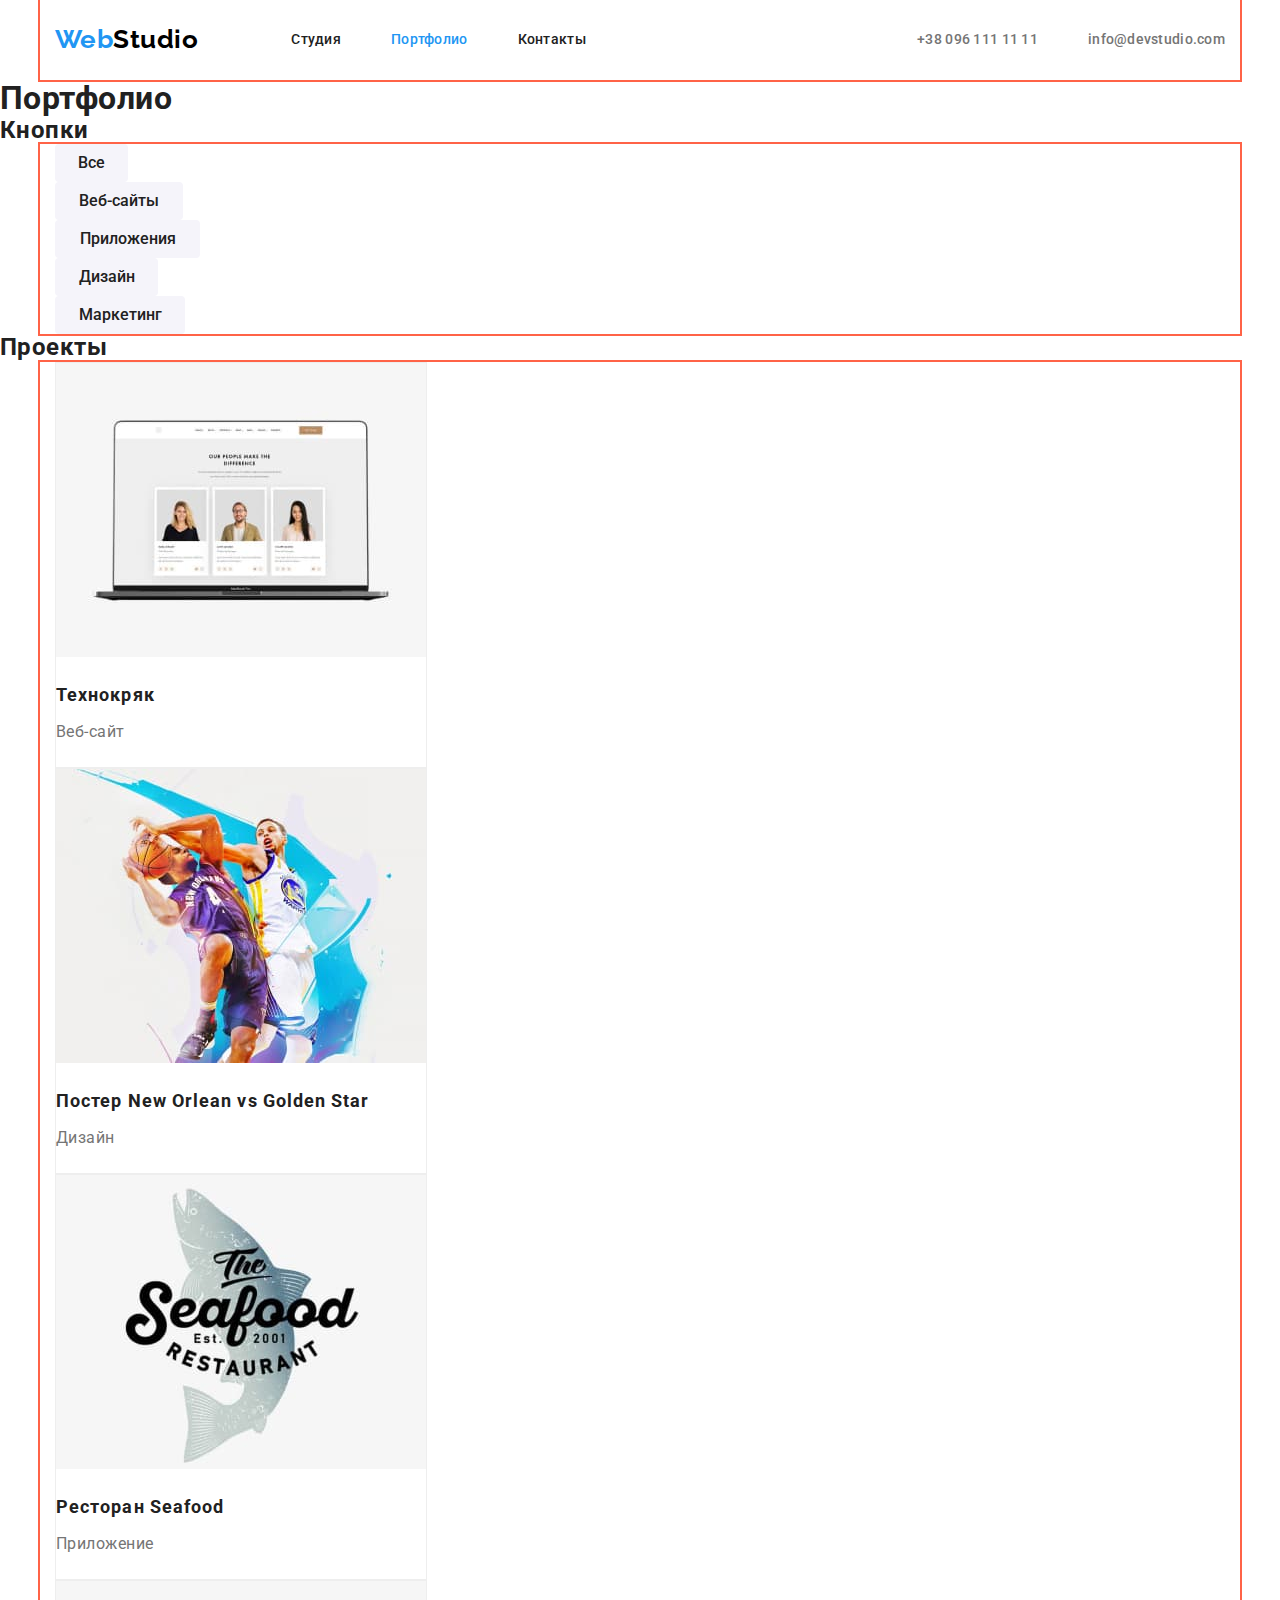
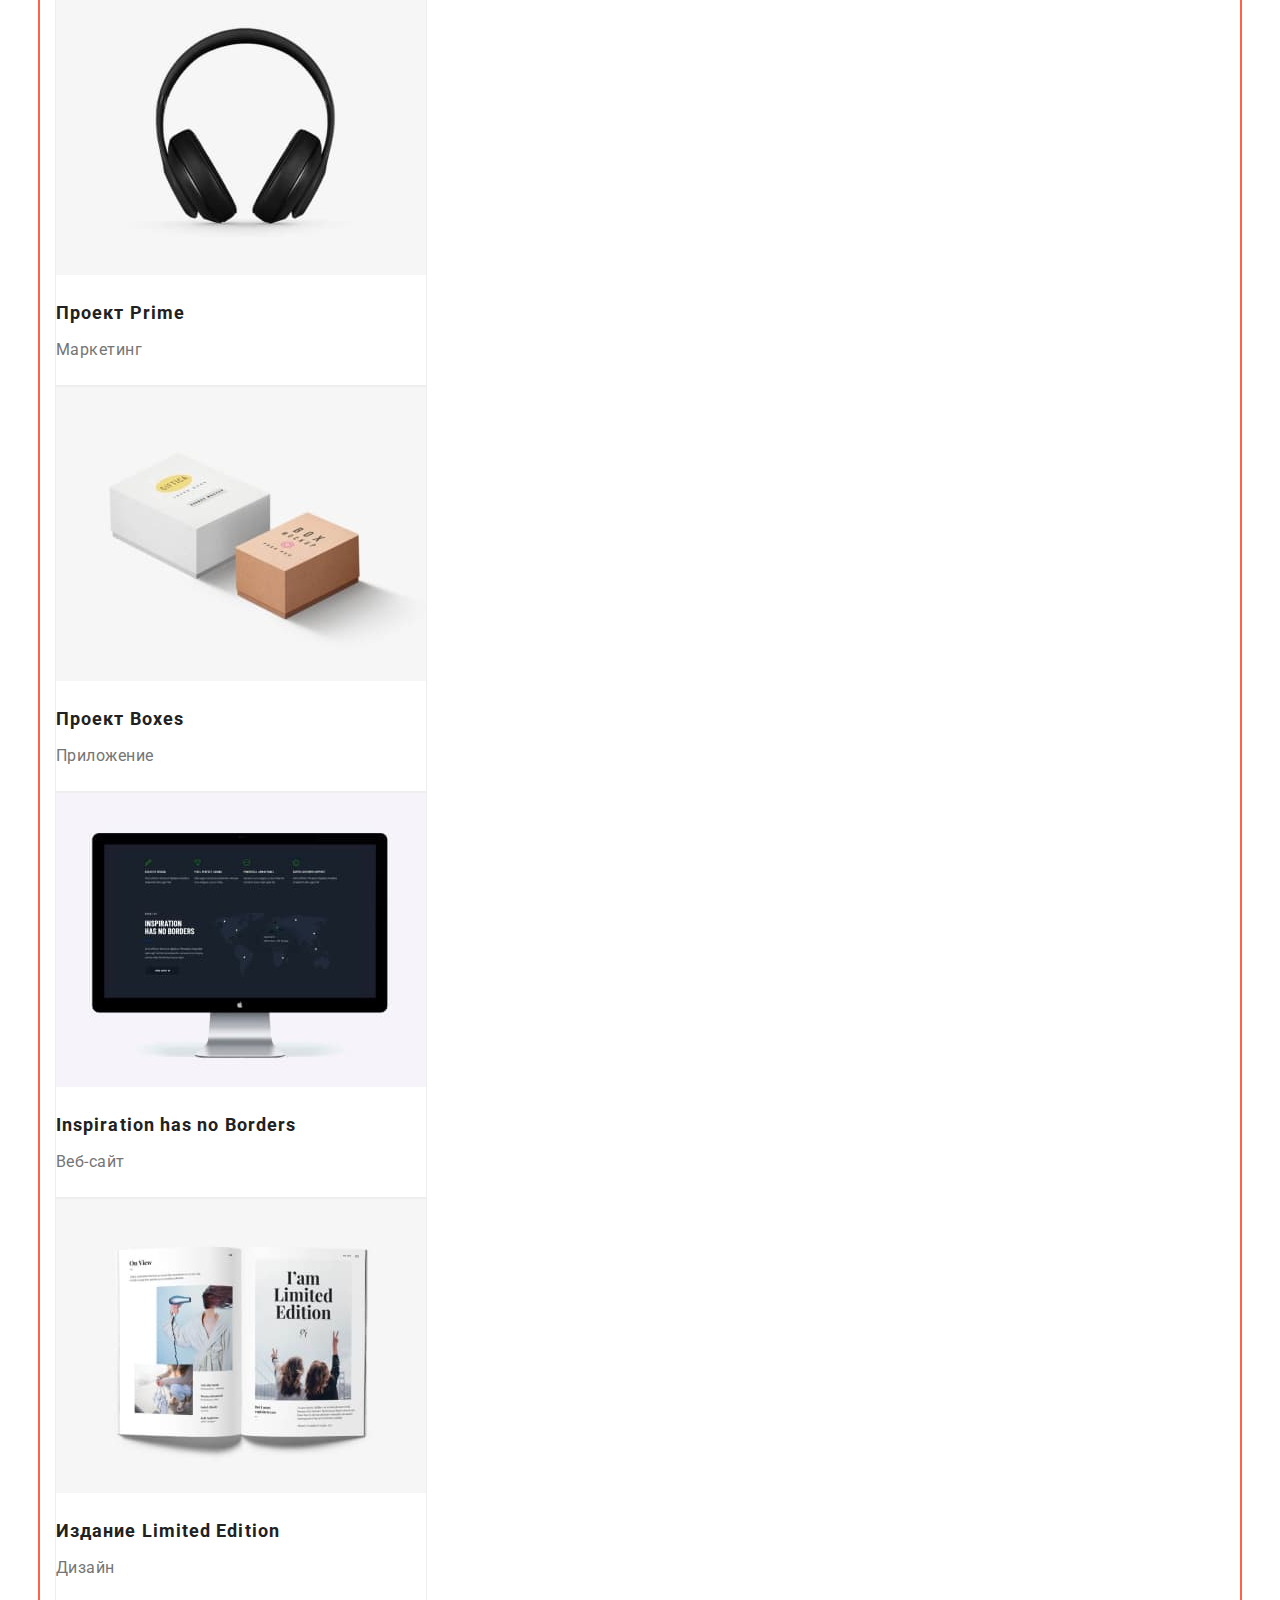
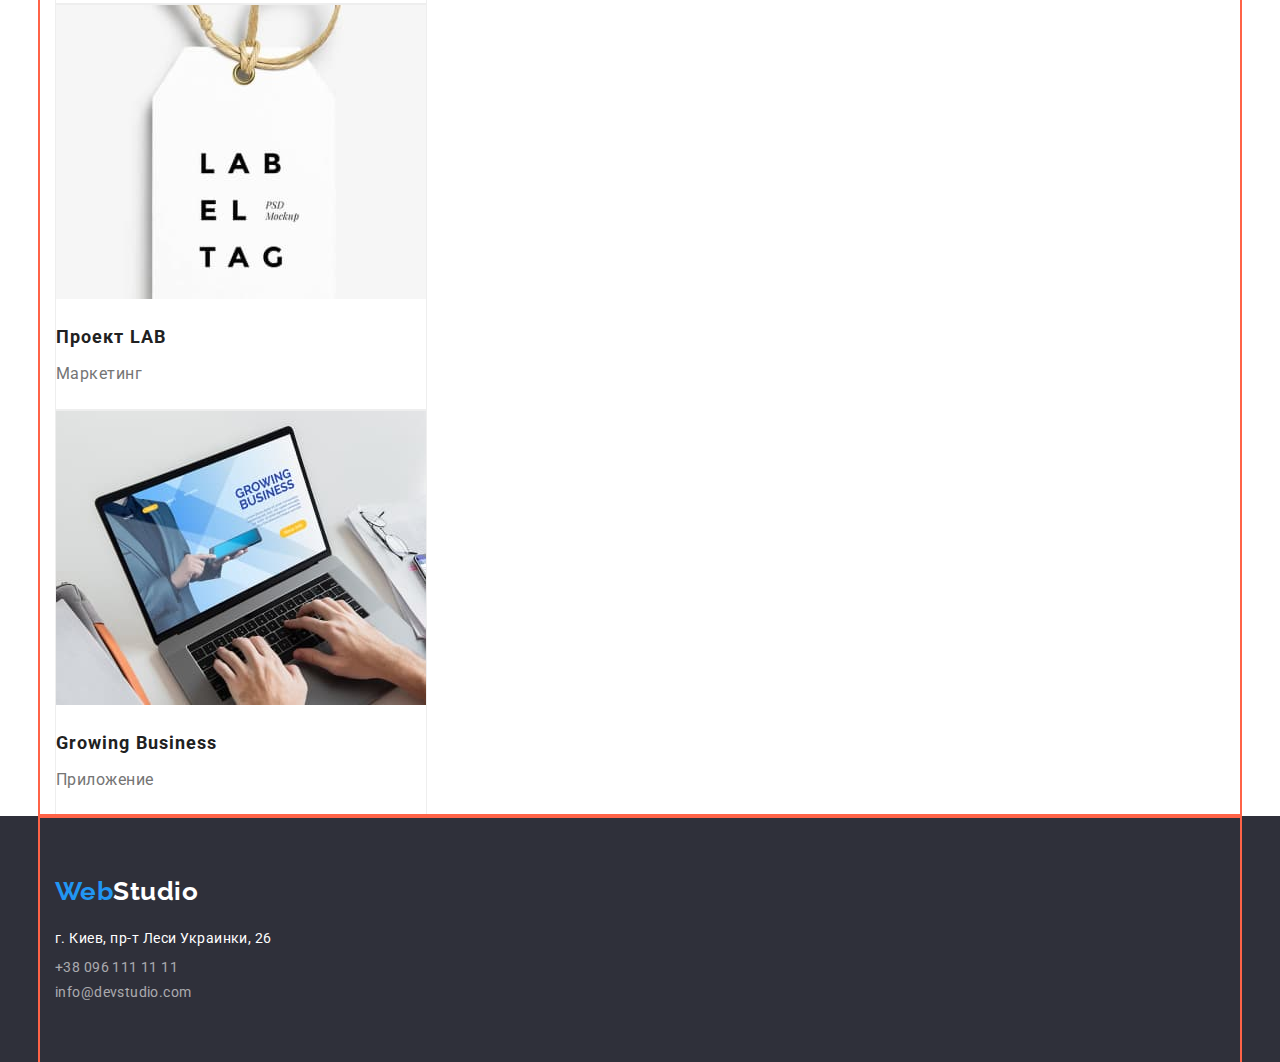
==== commit 87588af8: "Зробив флекс для футера" ====
--- a/portfolio.html
+++ b/portfolio.html
@@ -16,7 +16,7 @@
         <nav class="nav">
             <ul class="nav-list nopoint">
                 <li class="nav-item"><a class="nav-link" href="./index.html">Студия</a></li>
-                <li class="nav-item"><a class="nav-link  current" href="./portfolio.html">Портфолио</a></li>
+                <li class="nav-item"><a class="nav-link current" href="./portfolio.html">Портфолио</a></li>
                 <li class="nav-item"><a class="nav-link" href="./index.html">Контакты</a></li>
             </ul>
         </nav>
--- a/css/styles.css
+++ b/css/styles.css
@@ -18,11 +18,18 @@
     letter-spacing: 0.03em;
 }
 
+img, 
+button, 
+a {
+    display: block;
+}
+
 .nopoint {
     list-style: none;
     margin-top: 0;
     margin-bottom: 0;
     padding-left: 0;
+    padding-right: 0;
 }
 
 .conteiner {
@@ -48,7 +55,6 @@
 
 /* Колір та шрифт логотипу */
 .logo {
-    display: inline-block;
 
     font-family: Raleway, sans-serif;
     font-weight: 700;
@@ -66,19 +72,40 @@
     color: var(--title-color);
 }
 
-/* Блок nav та contact */
-/* .nav-list,
-.contact-list {
-    margin: 0;
-    padding: 0;
-} */
-
-/* Колір шрифта навігації та контактів header */
+/*Header */
+.header {
+    display: flex;
+    align-items: center;
+
+    padding-top: 24px;
+    padding-bottom: 25px;
+}
+
+.nav-list {
+    display: flex;
+    margin-left: 93px;
+}
+
+.header .contact-list {
+    display: flex;
+    margin-left: auto;
+}
+
+.nav-item + .nav-item {
+    margin-left: 50px;
+}
+
+.header .contact-item + .contact-item {
+    margin-left: 50px;
+}
+
 .nav-link,
 .contact-link {
     display: inline-block;
+    /* padding-top: 4px;
+    padding-bottom: 4px; */
+
     color: var(--subtitles-color);
-    
     text-decoration: none;
 
     font-weight: 500;
@@ -135,18 +162,21 @@
     margin-bottom: 0;
 }
 
-/* Колір та фон кнопок */
+/* Button */
 .herro-btn,
 .btn-filter-button {
+    /* display: inline-block; */
     cursor: pointer;
     font-family: inherit;
     
-    display: inline-block;
     border: transparent;
     border-radius: 4px;
+    
 }
 
 .herro-btn {
+    display: inline-block;
+    
     margin-top: 30px;
     min-width: 200px;
     height: 50px;
@@ -210,13 +240,6 @@
 /* Conteiner Aside */
 .aside.conteiner {
     margin-top: 94px;
-}
-
-.aside-list {
-    margin-top: 0;
-    margin-bottom: 0;
-    padding-left: 0;
-    padding-right: 0;
 }
 
 /* Conteiner About */
@@ -341,10 +364,6 @@
     /* margin-bottom: 5px; */
 }
 
-.about-item {
-    height: 294px;
-}
-
 .project-item {
     /* border: 2px solid red; */
     padding-bottom: 20px;
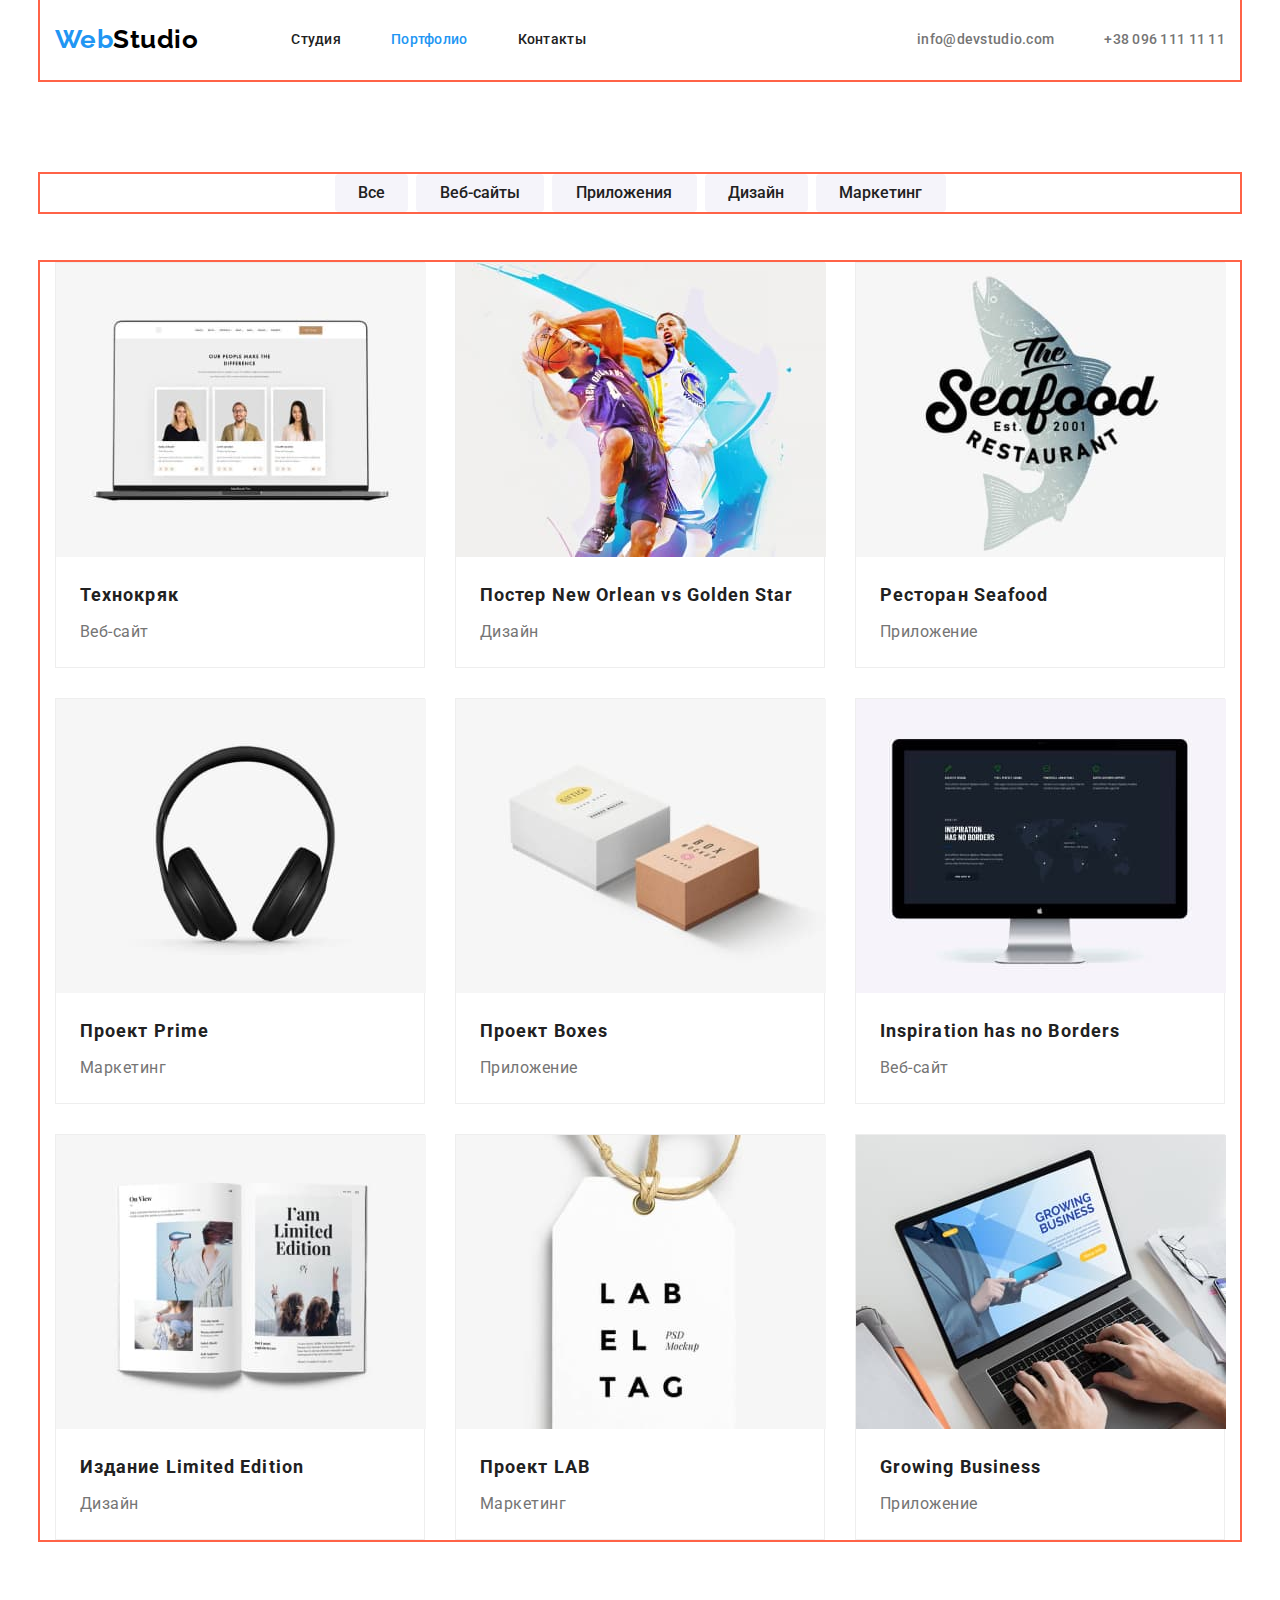
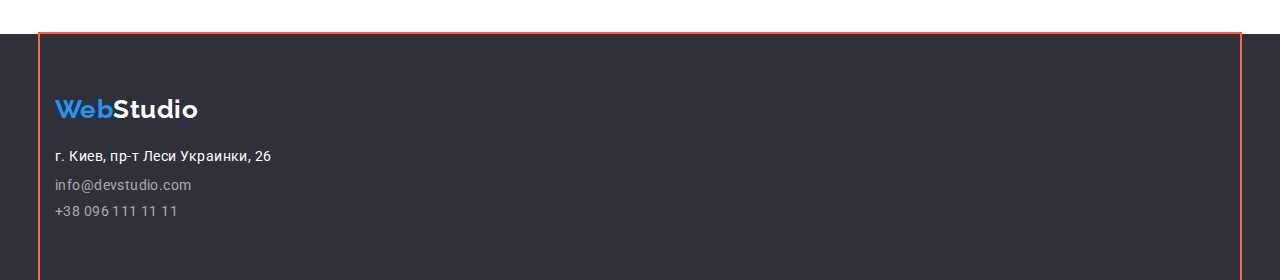
==== commit e0a05983: "Виконав блочну модель" ====
--- a/portfolio.html
+++ b/portfolio.html
@@ -22,27 +22,27 @@
         </nav>
     
         <ul class="contact-list nopoint">
+            <li class="contact-item"><a class="contact-link" href="mailto:info@devstudio.com">info@devstudio.com</a></li>
             <li class="contact-item"><a class="contact-link" href="tel:+380961111111">+38 096 111 11 11</a></li>
-            <li class="contact-item"><a class="contact-link" href="mailto:info@devstudio.com">info@devstudio.com</a></li>
         </ul>
     </header>
     <!-- Section Main -->
     <main>
-        <h1 class="portfolio">Портфолио</h1>
+        <!-- <h1 class="portfolio">Портфолио</h1> -->
         <!-- Section Button -->
         <section class="btn-filter">
-            <h2>Кнопки</h2> 
+            <!-- <h2>Кнопки</h2>  -->
             <ul class="btn-filer-list nopoint conteiner">
                 <li class="btn-filter-item"><button class="btn-filter-button first" type="button">Все</button></li>
                 <li class="btn-filter-item"><button class="btn-filter-button second" type="button">Веб-сайты</button></li>
                 <li class="btn-filter-item"><button class="btn-filter-button third" type="button">Приложения</button></li>
                 <li class="btn-filter-item"><button class="btn-filter-button forth" type="button">Дизайн</button></li>
-                <li class="btn-filter-item"><button class="btn-filter-button fivth" type="button">Маркетинг</button></li>
+                <li class="btn-filter-item"><button class="btn-filter-button fifth" type="button">Маркетинг</button></li>
             </ul>
         </section>
         <!-- Section Project -->
         <section class="project">
-            <h2>Проекты</h2>
+            <!-- <h2>Проекты</h2> -->
             <ul class="project-list nopoint conteiner">
                 <li class="project-item">
                     <img class="project-img" src="./images/tehnokrak.jpg" alt="screen with people" width="370" height="294">
@@ -101,9 +101,8 @@
                 <p>г. Киев, пр-т Леси Украинки, 26</p>
             </address>
             <ul class="contact-list nopoint">
+                <li class="contact-item"><a class="contact-link" href="mailto:info@devstudio.com">info@devstudio.com</a></li>
                 <li class="contact-item"><a class="contact-link" href="tel:+380961111111">+38 096 111 11 11</a></li>
-                <li class="contact-item"><a class="contact-link" href="mailto:info@devstudio.com">info@devstudio.com</a>
-                </li>
             </ul>
         </div>
     </footer>
--- a/css/styles.css
+++ b/css/styles.css
@@ -163,6 +163,16 @@
 }
 
 /* Button */
+.btn-filer-list {
+    margin-top: 94px;
+    display: flex;
+    justify-content: center
+}
+.btn-filter-item{
+    margin-right: 4px;
+    margin-left: 4px;
+} 
+
 .herro-btn,
 .btn-filter-button {
     /* display: inline-block; */
@@ -197,8 +207,27 @@
     color: var(--subtitles-color);
 }
 
+.first {
+    min-width: 73px;
+}
+
+.second {
+    min-width: 128px;
+}
+
+.third {
+    min-width: 145px;
+}
+
+.forth {
+    min-width: 103px;
+}
+
+.fifth {
+    min-width: 130px;
+}
+
 .btn-filter-button {
-    height: 38px;
     padding: 6px 22px;
 
     background-color: var(--backgroundphoto-color);
@@ -207,22 +236,6 @@
     font-weight: 500;
     font-size: 16px;
     line-height: 1.63;
-}
-
-.first {
-    min-width: 73px;
-}
-.second {
-    min-width: 128px;
-}
-.third {
-    min-width: 145px;
-}
-.forth {
-    min-width: 103px;
-}
-.fivth {
-    min-width: 130px;
 }
 
 .btn-filter-button:hover,
@@ -242,15 +255,78 @@
     margin-top: 94px;
 }
 
+.aside-list {
+    display: flex;
+    flex-wrap: wrap;
+}
+
+.aside-item {
+    width: calc((100% - 90px) / 4);
+}
+
+.aside-item:not(:last-child) {
+    margin-right: 30px;
+}
+
 /* Conteiner About */
 .about.conteiner {
-    margin-top: 0;
+    margin-top: 94px;
+}
+
+.about-list {
+    display: flex;
+    flex-wrap: wrap;
+}
+
+.about-item {
+    width: calc((100% - 60px) / 3);
+}
+
+.about-item:not(:last-child) {
+    margin-right: 30px;
 }
 
 /* Conteiner Workers */
 .workers>.conteiner {
+    margin-top: 94px;
     padding-top: 94px;
     padding-bottom: 94px;
+}
+
+.workers-list {
+    display: flex;
+    margin-top: 50px;
+}
+
+.workers-item {
+    padding-bottom: 30px;
+    border-radius: 0px 0px 4px 4px;
+
+    width: calc((100% - 90px) / 4);
+    background-color: var(--backgroundbody-color);
+    text-align: center;
+
+    box-shadow: 0px 1px 3px rgba(0, 0, 0, 0.12), 0px 1px 1px rgba(0, 0, 0, 0.14), 0px 2px 1px rgba(0, 0, 0, 0.2);
+    /* margin-bottom: 5px; */
+}
+
+.workers-item:not(:last-child) {
+    margin-right: 30px;
+}
+
+/* Conteiner Project */
+.project-item {
+    padding-bottom: 20px;
+    width:calc((100% - 60px) / 3);
+    border: 1px solid #EEEEEE;
+}
+
+.project-list {
+    margin-top: 50px;
+    margin-bottom: 94px;
+    display: flex;
+    flex-wrap: wrap;
+    gap: 30px;
 }
 
 /* Conteiner Footer */
@@ -299,6 +375,7 @@
 .project-subtitle {
     margin-top: 20px;
     margin-bottom: 0;
+    margin-left: 24px;
 
     font-size: 18px;
     line-height: 2;
@@ -329,6 +406,7 @@
 .project-desc {
     margin-top: 4px;
     margin-bottom: 0;
+    margin-left: 24px;
 
     line-height: 1.88;
 
@@ -347,31 +425,4 @@
 .address p {
     margin-top: 0;
     margin-bottom: 0;
-}
-
-/* Експеремент!!!!!!! */
-.workers-item{
-    /* border: 2px solid red; */
-    padding-bottom: 30px;
-    border-radius: 0px 0px 4px 4px;
-
-    width: 270px;
-    /* height: 368px; */
-    background-color: var(--backgroundbody-color);
-    text-align: center;
-    
-    box-shadow: 0px 1px 3px rgba(0, 0, 0, 0.12), 0px 1px 1px rgba(0, 0, 0, 0.14), 0px 2px 1px rgba(0, 0, 0, 0.2);
-    /* margin-bottom: 5px; */
-}
-
-.project-item {
-    /* border: 2px solid red; */
-    padding-bottom: 20px;
-    width: 372px;
-    height: 406px;
-
-    border: 1px solid #EEEEEE;
-    /* height: 368px; */
-
-    /* margin-bottom: 5px; */
 }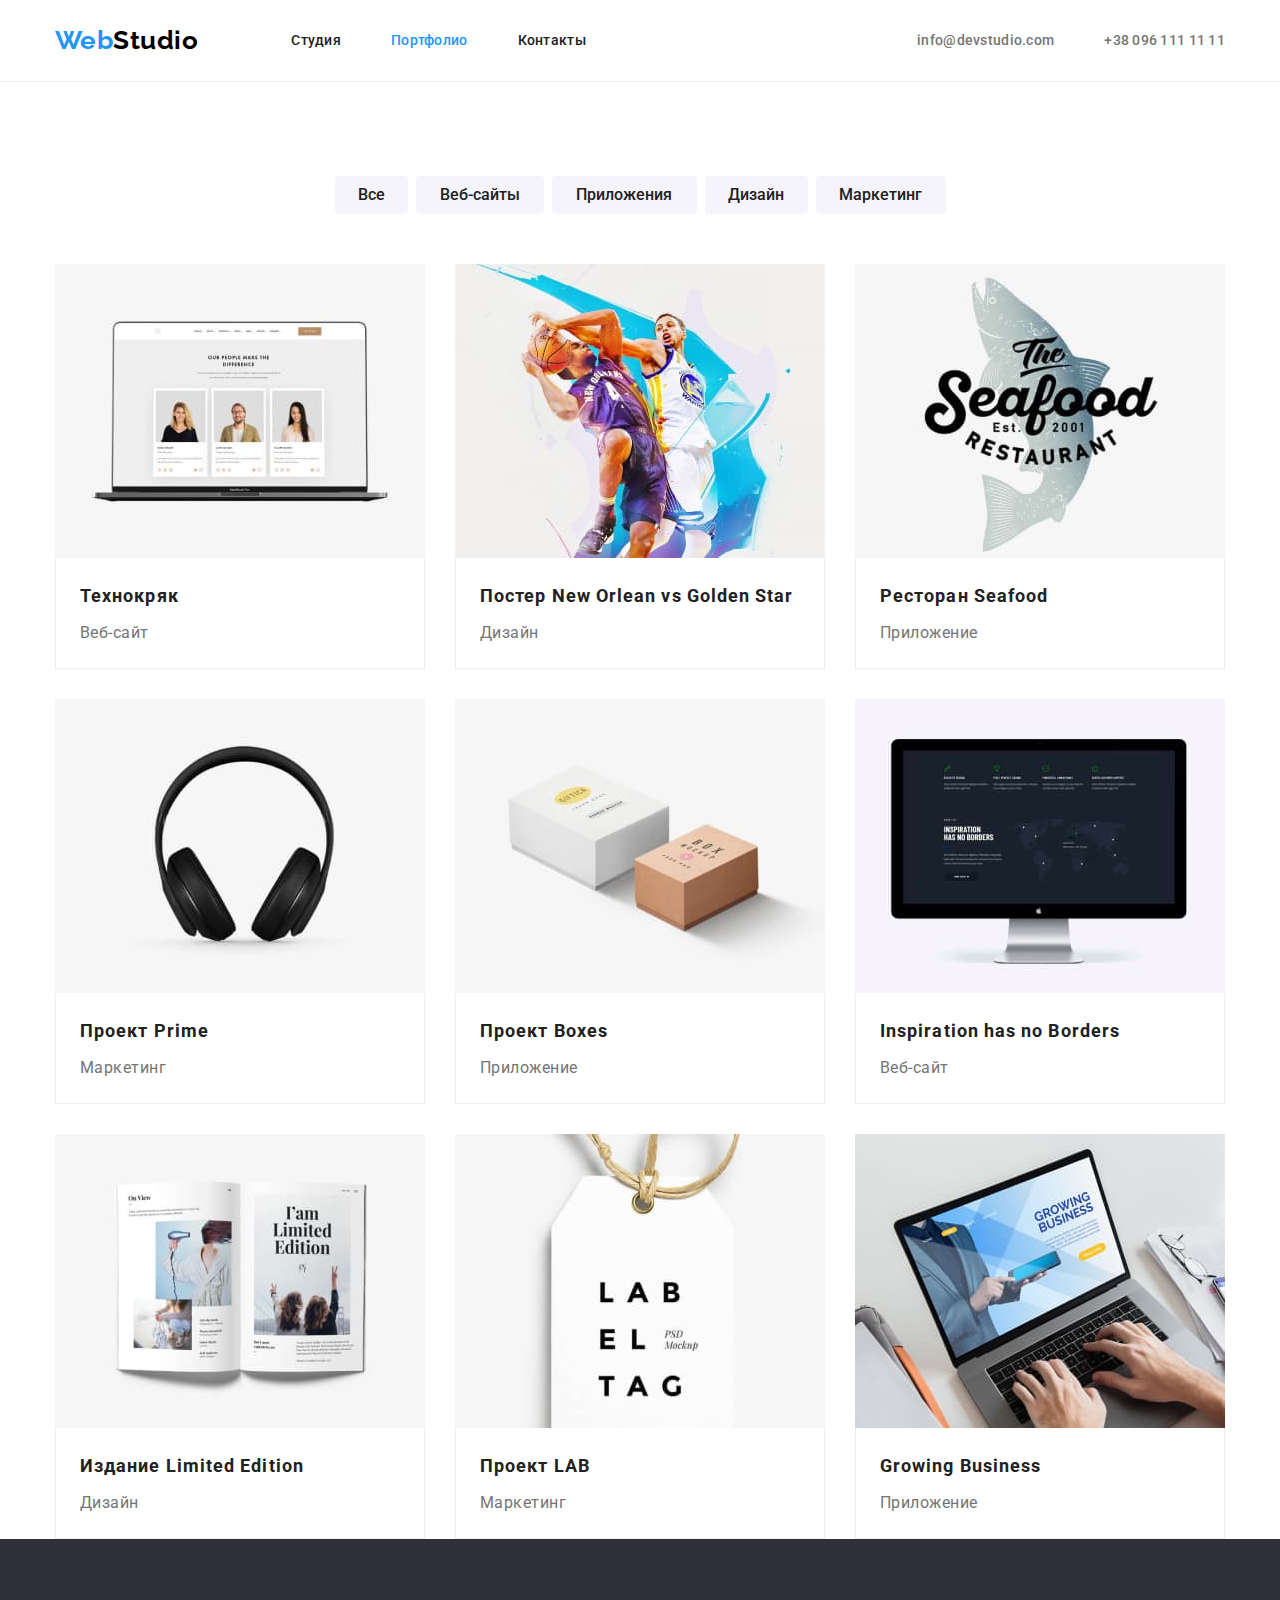
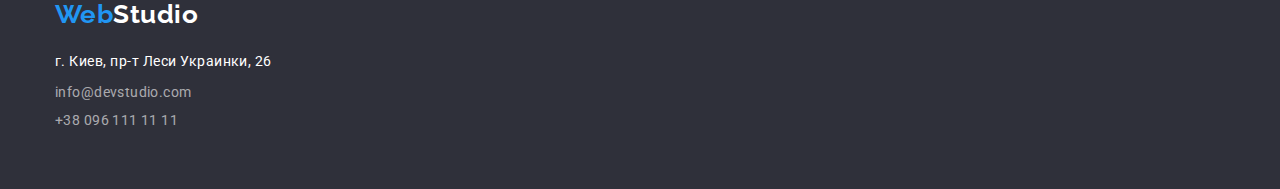
==== commit afc3dfaf: "Виправив зауваження від ментора" ====
--- a/portfolio.html
+++ b/portfolio.html
@@ -11,7 +11,8 @@
 </head>
 <body>
     <!-- Section Header -->
-    <header class="header conteiner">
+<header class="header">
+    <div class="conteiner">
         <a class="logo" href="./index.html" lang="en">Web<span class="logo-color">Studio</span></a>
         <nav class="nav">
             <ul class="nav-list nopoint">
@@ -20,76 +21,96 @@
                 <li class="nav-item"><a class="nav-link" href="./index.html">Контакты</a></li>
             </ul>
         </nav>
-    
+
         <ul class="contact-list nopoint">
-            <li class="contact-item"><a class="contact-link" href="mailto:info@devstudio.com">info@devstudio.com</a></li>
+            <li class="contact-item"><a class="contact-link" href="mailto:info@devstudio.com">info@devstudio.com</a>
+            </li>
             <li class="contact-item"><a class="contact-link" href="tel:+380961111111">+38 096 111 11 11</a></li>
         </ul>
-    </header>
+    </div>
+</header>
     <!-- Section Main -->
     <main>
         <!-- <h1 class="portfolio">Портфолио</h1> -->
         <!-- Section Button -->
         <section class="btn-filter">
-            <!-- <h2>Кнопки</h2>  -->
-            <ul class="btn-filer-list nopoint conteiner">
-                <li class="btn-filter-item"><button class="btn-filter-button first" type="button">Все</button></li>
-                <li class="btn-filter-item"><button class="btn-filter-button second" type="button">Веб-сайты</button></li>
-                <li class="btn-filter-item"><button class="btn-filter-button third" type="button">Приложения</button></li>
-                <li class="btn-filter-item"><button class="btn-filter-button forth" type="button">Дизайн</button></li>
-                <li class="btn-filter-item"><button class="btn-filter-button fifth" type="button">Маркетинг</button></li>
-            </ul>
-        </section>
-        <!-- Section Project -->
-        <section class="project">
-            <!-- <h2>Проекты</h2> -->
-            <ul class="project-list nopoint conteiner">
-                <li class="project-item">
-                    <img class="project-img" src="./images/tehnokrak.jpg" alt="screen with people" width="370" height="294">
-                    <h3 class="project-subtitle">Технокряк</h3>
-                    <p class="project-desc">Веб-сайт</p>
-                </li>
-                <li class="project-item">
-                    <img class="project-img" src="./images/busckets.jpg" alt="men playing basketball" width="370" height="294">
-                    <h3 class="project-subtitle">Постер New Orlean vs Golden Star</h3>
-                    <p class="project-desc">Дизайн</p>
-                </li>
-                <li class="project-item">
-                    <img class="project-img" src="./images/seafood.jpg" alt="restaurant logo" width="370" height="294">
-                    <h3 class="project-subtitle">Ресторан Seafood</h3>
-                    <p class="project-desc">Приложение</p>
-                </li>
-                <li class="project-item">
-                    <img class="project-img" src="./images/prime.jpg" alt="earphones" width="370" height="294">
-                    <h3 class="project-subtitle">Проект Prime</h3>
-                    <p class="project-desc">Маркетинг</p>
-                </li>
-                <li class="project-item">
-                    <img class="project-img" src="./images/boxes.jpg" alt="boxes" width="370" height="294">
-                    <h3 class="project-subtitle">Проект Boxes</h3>
-                    <p class="project-desc">Приложение</p>
-                </li>
-                <li class="project-item">
-                    <img class="project-img" src="./images/inspiration.jpg" alt="screen with text" width="370" height="294">
-                    <h3 class="project-subtitle">Inspiration has no Borders</h3>
-                    <p class="project-desc">Веб-сайт</p>
-                </li>
-                <li class="project-item">
-                    <img class="project-img" src="./images/limited_edition.jpg" alt="magazine" width="370" height="294">
-                    <h3 class="project-subtitle">Издание Limited Edition</h3>
-                    <p class="project-desc">Дизайн</p>
-                </li>
-                <li class="project-item">
-                    <img class="project-img" src="./images/lab.jpg" alt="tag with letters" width="370" height="294">
-                    <h3 class="project-subtitle">Проект LAB</h3>
-                    <p class="project-desc">Маркетинг</p>
-                </li>
-                <li class="project-item">
-                    <img class="project-img" src="./images/growing_business.jpg" alt="laptop and hands" width="370" height="294">
-                    <h3 class="project-subtitle">Growing Business</h3>
-                    <p class="project-desc">Приложение</p>
-                </li>
-            </ul>
+            <div class="conteiner">
+                <!-- <h2>Кнопки</h2>  -->
+                <ul class="btn-filer-list nopoint">
+                    <li class="btn-filter-item"><button class="btn-filter-button first" type="button">Все</button></li>
+                    <li class="btn-filter-item"><button class="btn-filter-button second" type="button">Веб-сайты</button></li>
+                    <li class="btn-filter-item"><button class="btn-filter-button third" type="button">Приложения</button></li>
+                    <li class="btn-filter-item"><button class="btn-filter-button forth" type="button">Дизайн</button></li>
+                    <li class="btn-filter-item"><button class="btn-filter-button fifth" type="button">Маркетинг</button></li>
+                </ul>
+                
+                <!-- <h2>Проекты</h2> -->
+                <ul class="project-list nopoint">
+                    <li class="project-item">
+                        <img class="project-img" src="./images/tehnokrak.jpg" alt="screen with people" width="370" height="294">
+                        <div class="project-subitem">
+                            <h3 class="project-subtitle">Технокряк</h3>
+                            <p class="project-desc">Веб-сайт</p>
+                        </div>
+                    </li>
+                    <li class="project-item">
+                        <img class="project-img" src="./images/busckets.jpg" alt="men playing basketball" width="370" height="294">
+                        <div class="project-subitem">
+                            <h3 class="project-subtitle">Постер New Orlean vs Golden Star</h3>
+                            <p class="project-desc">Дизайн</p>
+                        </div>
+                    </li>
+                    <li class="project-item">
+                        <img class="project-img" src="./images/seafood.jpg" alt="restaurant logo" width="370" height="294">
+                        <div class="project-subitem">
+                            <h3 class="project-subtitle">Ресторан Seafood</h3>
+                            <p class="project-desc">Приложение</p>
+                        </div>
+                    </li>
+                    <li class="project-item">
+                        <img class="project-img" src="./images/prime.jpg" alt="earphones" width="370" height="294">
+                        <div class="project-subitem">
+                            <h3 class="project-subtitle">Проект Prime</h3>
+                            <p class="project-desc">Маркетинг</p>
+                        </div>
+                    </li>
+                    <li class="project-item">
+                        <img class="project-img" src="./images/boxes.jpg" alt="boxes" width="370" height="294">
+                        <div class="project-subitem">
+                            <h3 class="project-subtitle">Проект Boxes</h3>
+                            <p class="project-desc">Приложение</p>
+                        </div>
+                    </li>
+                    <li class="project-item">
+                        <img class="project-img" src="./images/inspiration.jpg" alt="screen with text" width="370" height="294">
+                        <div class="project-subitem">
+                            <h3 class="project-subtitle">Inspiration has no Borders</h3>
+                            <p class="project-desc">Веб-сайт</p>
+                        </div>
+                    </li>
+                    <li class="project-item">
+                        <img class="project-img" src="./images/limited_edition.jpg" alt="magazine" width="370" height="294">
+                        <div class="project-subitem">
+                            <h3 class="project-subtitle">Издание Limited Edition</h3>
+                            <p class="project-desc">Дизайн</p>
+                        </div>
+                    </li>
+                    <li class="project-item">
+                        <img class="project-img" src="./images/lab.jpg" alt="tag with letters" width="370" height="294">
+                        <div class="project-subitem">
+                            <h3 class="project-subtitle">Проект LAB</h3>
+                            <p class="project-desc">Маркетинг</p>
+                        </div>
+                    </li>
+                    <li class="project-item">
+                        <img class="project-img" src="./images/growing_business.jpg" alt="laptop and hands" width="370" height="294">
+                        <div class="project-subitem">
+                            <h3 class="project-subtitle">Growing Business</h3>
+                            <p class="project-desc">Приложение</p>
+                        </div>
+                    </li>
+                </ul>
+            </div>
         </section>
     </main>
     <!-- Section Footer -->
@@ -101,8 +122,9 @@
                 <p>г. Киев, пр-т Леси Украинки, 26</p>
             </address>
             <ul class="contact-list nopoint">
-                <li class="contact-item"><a class="contact-link" href="mailto:info@devstudio.com">info@devstudio.com</a></li>
-                <li class="contact-item"><a class="contact-link" href="tel:+380961111111">+38 096 111 11 11</a></li>
+                <li class="contact-item-mail"><a class="contact-link"
+                        href="mailto:info@devstudio.com">info@devstudio.com</a></li>
+                <li class="contact-item-tel"><a class="contact-link" href="tel:+380961111111">+38 096 111 11 11</a></li>
             </ul>
         </div>
     </footer>
--- a/css/styles.css
+++ b/css/styles.css
@@ -19,17 +19,18 @@
 }
 
 img, 
-button, 
 a {
     display: block;
 }
 
+/* Утіліти */
+
 .nopoint {
-    list-style: none;
     margin-top: 0;
     margin-bottom: 0;
     padding-left: 0;
     padding-right: 0;
+    list-style: none;
 }
 
 .conteiner {
@@ -39,11 +40,11 @@
     padding-right: 15px;
     width: 1200px;
 
-    outline: 2px solid tomato;
+    /* outline: 2px solid tomato; */
 }
 
 /* Фон herro та footer*/
-.herro, 
+.herro,
 .footer {
     background-color: var(--backgroundhf-color);
 }
@@ -55,14 +56,13 @@
 
 /* Колір та шрифт логотипу */
 .logo {
+    color: var(--backgroundbutton-color);
 
     font-family: Raleway, sans-serif;
     font-weight: 700;
     font-size: 26px;
     line-height: 1.19;
     text-decoration: none;
-    
-    color: var(--backgroundbutton-color);
 }
 .logo-color {
     color: #000000;
@@ -74,16 +74,22 @@
 
 /*Header */
 .header {
+    padding-top: 25px;
+    padding-bottom: 25px;
+    border-bottom: 1px solid #ECECEC;
+}
+
+.header .conteiner {
     display: flex;
     align-items: center;
-
-    padding-top: 24px;
-    padding-bottom: 25px;
+}
+
+.nav {
+    margin-left: 93px;
 }
 
 .nav-list {
     display: flex;
-    margin-left: 93px;
 }
 
 .header .contact-list {
@@ -102,8 +108,6 @@
 .nav-link,
 .contact-link {
     display: inline-block;
-    /* padding-top: 4px;
-    padding-bottom: 4px; */
 
     color: var(--subtitles-color);
     text-decoration: none;
@@ -118,12 +122,16 @@
     color: var(--paragraphs-color);
 }
 
+.footer .contact-item-mail {
+    margin-top: 9px;
+    margin-bottom: 9px;
+}
+
 .footer .contact-link{
-    margin-top: 9px;
+    color: rgba(255, 255, 255, 0.6);
+
     font-weight: 400;
     letter-spacing: 0.03em;
-
-    color: rgba(255, 255, 255, 0.6);
 }
 
 .nav-link:hover, 
@@ -138,23 +146,23 @@
 
 /* Herro */
 
-.herro > .conteiner {
-    padding: 200px 15px;
+.herro {
+    padding-top: 200px;
+    padding-bottom: 200px;
     text-align: center;
 }
 
 .herro-title {
-    margin: 0 auto ;
-    
+    margin: 0 auto ;  
     width: 696px;
-    height: 120px;
+
+    color: var(--title-color);
+
     font-weight: 900;
     font-size: 44px;
     line-height: 1.36;
     letter-spacing: 0.06em;
     text-transform: uppercase;
-
-    color: var(--title-color);
 }
 
 .portfolio {
@@ -163,19 +171,21 @@
 }
 
 /* Button */
+.btn-filter {
+    margin-top: 94px;
+}
+
 .btn-filer-list {
-    margin-top: 94px;
+    margin-bottom: 50px;
     display: flex;
     justify-content: center
 }
-.btn-filter-item{
-    margin-right: 4px;
-    margin-left: 4px;
+.btn-filter-item:not(:last-child) {
+    margin-right: 8px;
 } 
 
 .herro-btn,
 .btn-filter-button {
-    /* display: inline-block; */
     cursor: pointer;
     font-family: inherit;
     
@@ -186,10 +196,10 @@
 
 .herro-btn {
     display: inline-block;
-    
+
+    min-width: 200px;
     margin-top: 30px;
-    min-width: 200px;
-    height: 50px;
+    padding: 10px 32px;
 
     background-color: var(--backgroundbutton-color);
     color: var(--backgroundbody-color);
@@ -244,15 +254,16 @@
     color: var(--backgroundbody-color);
 }
 
-.btn-filter h2,
+/* .btn-filter h2,
 .project h2 {
     margin-top: 0;
     margin-bottom: 0;
-}
+} */
 
 /* Conteiner Aside */
-.aside.conteiner {
-    margin-top: 94px;
+.aside{
+    padding-top: 94px;
+    padding-bottom: 94px;
 }
 
 .aside-list {
@@ -269,8 +280,8 @@
 }
 
 /* Conteiner About */
-.about.conteiner {
-    margin-top: 94px;
+.about{
+    padding-bottom: 94px;
 }
 
 .about-list {
@@ -287,8 +298,7 @@
 }
 
 /* Conteiner Workers */
-.workers>.conteiner {
-    margin-top: 94px;
+.workers {
     padding-top: 94px;
     padding-bottom: 94px;
 }
@@ -299,38 +309,46 @@
 }
 
 .workers-item {
-    padding-bottom: 30px;
     border-radius: 0px 0px 4px 4px;
 
     width: calc((100% - 90px) / 4);
+
     background-color: var(--backgroundbody-color);
     text-align: center;
 
     box-shadow: 0px 1px 3px rgba(0, 0, 0, 0.12), 0px 1px 1px rgba(0, 0, 0, 0.14), 0px 2px 1px rgba(0, 0, 0, 0.2);
-    /* margin-bottom: 5px; */
 }
 
 .workers-item:not(:last-child) {
     margin-right: 30px;
 }
 
+.workers-div {
+    padding-top: 30px;
+    padding-bottom: 30px;
+}
+
 /* Conteiner Project */
-.project-item {
-    padding-bottom: 20px;
-    width:calc((100% - 60px) / 3);
-    border: 1px solid #EEEEEE;
+.project-subitem {
+    padding: 20px 24px;
+    border-right: 1px solid #EEEEEE;
+    border-left: 1px solid #EEEEEE;
+    border-bottom: 1px solid #EEEEEE;
 }
 
 .project-list {
-    margin-top: 50px;
-    margin-bottom: 94px;
     display: flex;
     flex-wrap: wrap;
     gap: 30px;
 }
 
+.project-item {
+    width: calc((100% - 60px) / 3);
+
+}
+
 /* Conteiner Footer */
-.footer>.conteiner {
+.footer {
     padding-top: 60px;
     padding-bottom: 60px;
 }
@@ -364,7 +382,7 @@
 }
 
 .workers-subtitle {
-    margin-top: 30px;
+    margin-top: 0;
     margin-bottom: 0;
 
     font-size: 16px;
@@ -373,9 +391,9 @@
 }
 
 .project-subtitle {
-    margin-top: 20px;
-    margin-bottom: 0;
-    margin-left: 24px;
+    margin-top: 0px;
+    margin-bottom: 4px;
+    margin-left: 0px;
 
     font-size: 18px;
     line-height: 2;
@@ -388,38 +406,39 @@
     margin-top: 10px;
     margin-bottom: 0;
 
+    color: var(--paragraphs-color);
+
     font-size: 14px;
     line-height: 1.71;
-
-    color: var(--paragraphs-color);
 }
 
 .workers-desc {
     margin-top: 10px;
     margin-bottom: 0;
+
+    color: var(--paragraphs-color);
    
     line-height: 1.19;
-    
+}
+
+.project-desc {
+    margin-top: 0px;
+    margin-bottom: 0px;
+    margin-left: 0px;
+
     color: var(--paragraphs-color);
-}
-
-.project-desc {
-    margin-top: 4px;
-    margin-bottom: 0;
-    margin-left: 24px;
 
     line-height: 1.88;
-
-    color: var(--paragraphs-color);
 }
 
 .address {
     margin-top: 20px;
+
+    color: var(--title-color);
+
     font-size: 14px;
     line-height: 1.71;
     font-style: normal;
-
-    color: var(--title-color);
 }
 
 .address p {
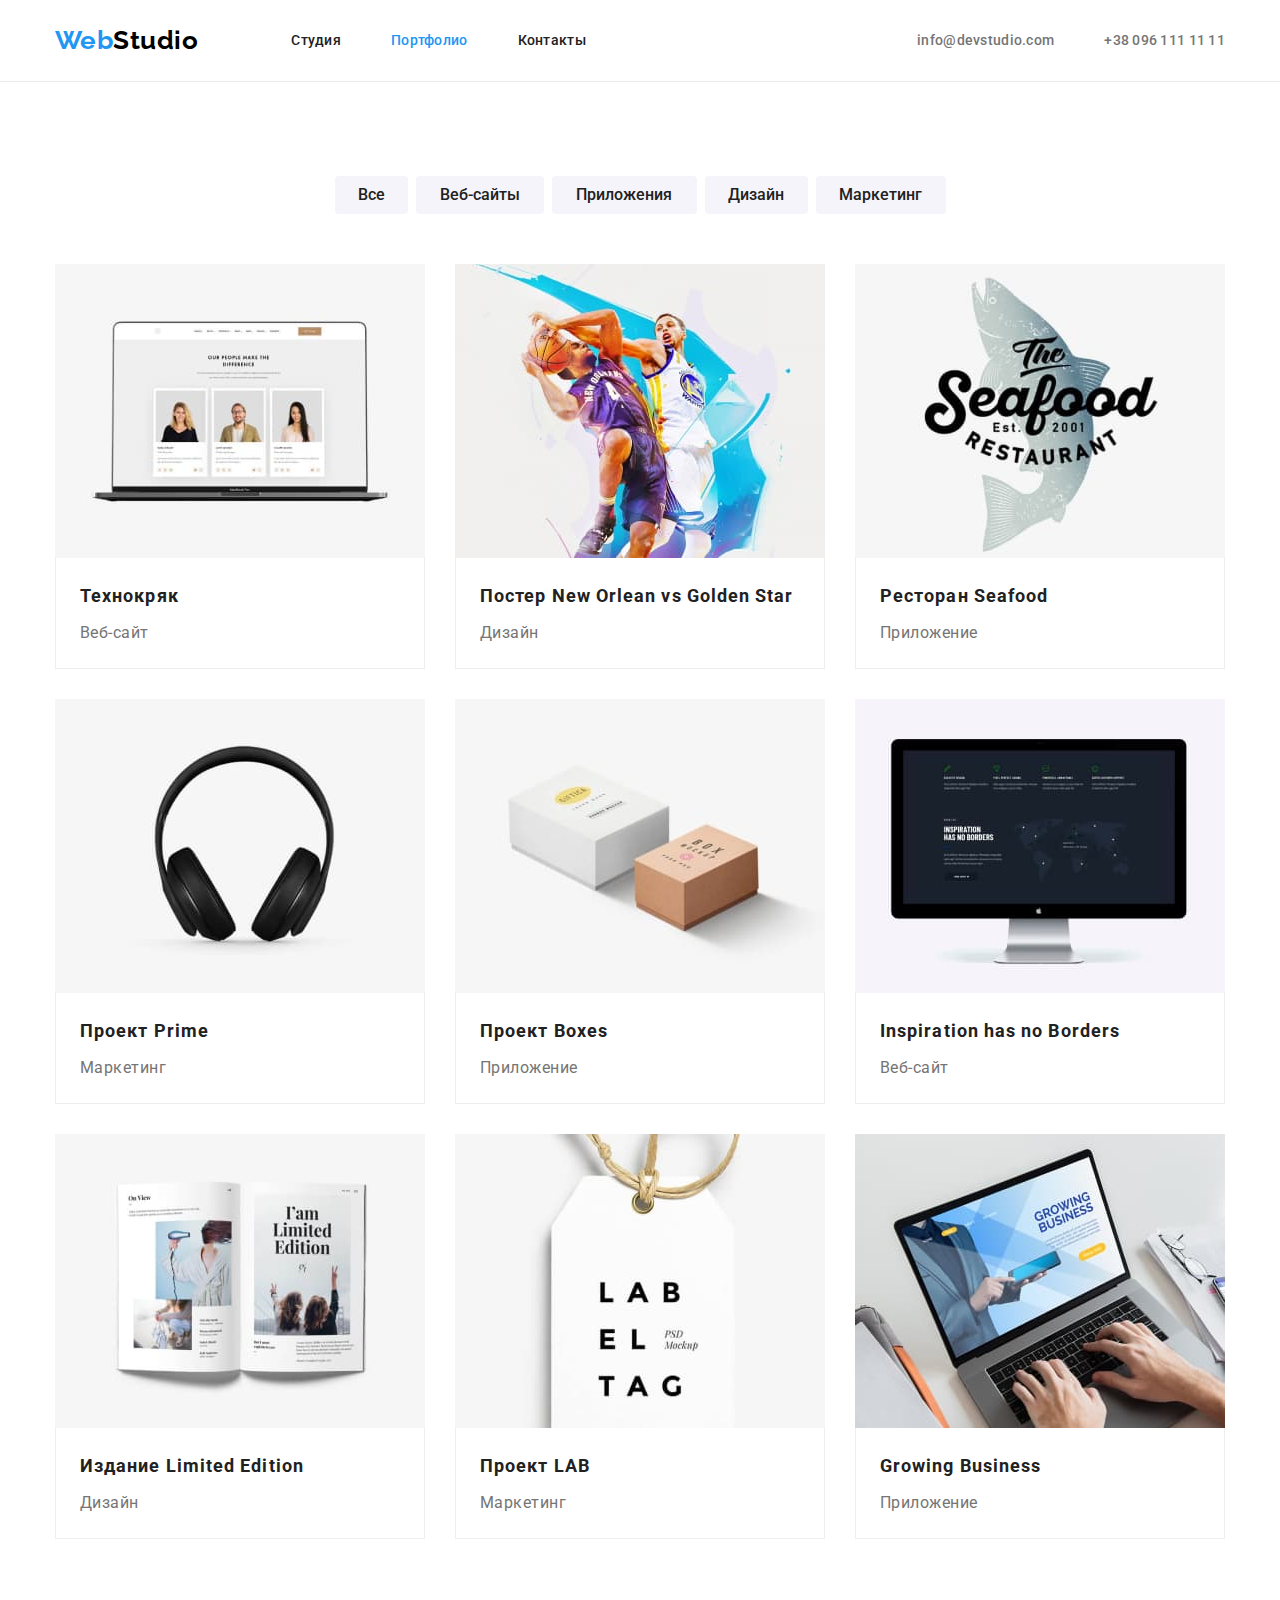
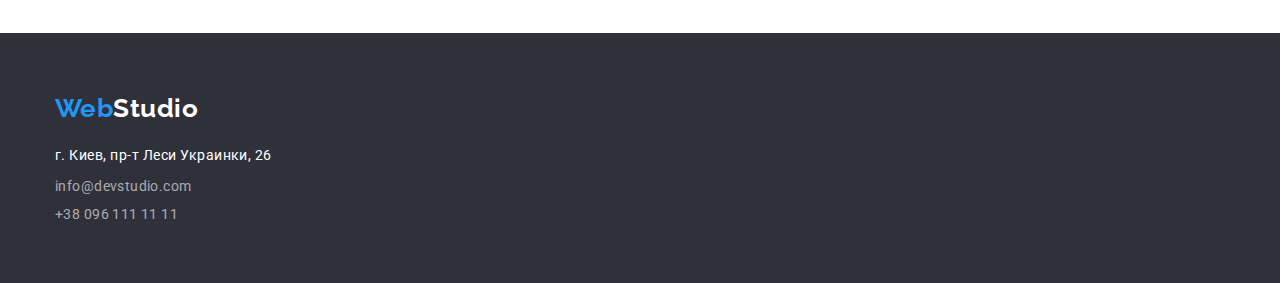
==== commit 3bcb5f49: "Виправив фінальні зауваження від ментора" ====
--- a/portfolio.html
+++ b/portfolio.html
@@ -122,9 +122,9 @@
                 <p>г. Киев, пр-т Леси Украинки, 26</p>
             </address>
             <ul class="contact-list nopoint">
-                <li class="contact-item-mail"><a class="contact-link"
+                <li class="contact-item"><a class="contact-link"
                         href="mailto:info@devstudio.com">info@devstudio.com</a></li>
-                <li class="contact-item-tel"><a class="contact-link" href="tel:+380961111111">+38 096 111 11 11</a></li>
+                <li class="contact-item"><a class="contact-link" href="tel:+380961111111">+38 096 111 11 11</a></li>
             </ul>
         </div>
     </footer>
--- a/css/styles.css
+++ b/css/styles.css
@@ -122,8 +122,7 @@
     color: var(--paragraphs-color);
 }
 
-.footer .contact-item-mail {
-    margin-top: 9px;
+.footer .contact-item:not(:last-child) {
     margin-bottom: 9px;
 }
 
@@ -172,7 +171,8 @@
 
 /* Button */
 .btn-filter {
-    margin-top: 94px;
+    padding-top: 94px;
+    padding-bottom: 94px;
 }
 
 .btn-filer-list {
@@ -433,6 +433,7 @@
 
 .address {
     margin-top: 20px;
+    margin-bottom: 9px;
 
     color: var(--title-color);
 
